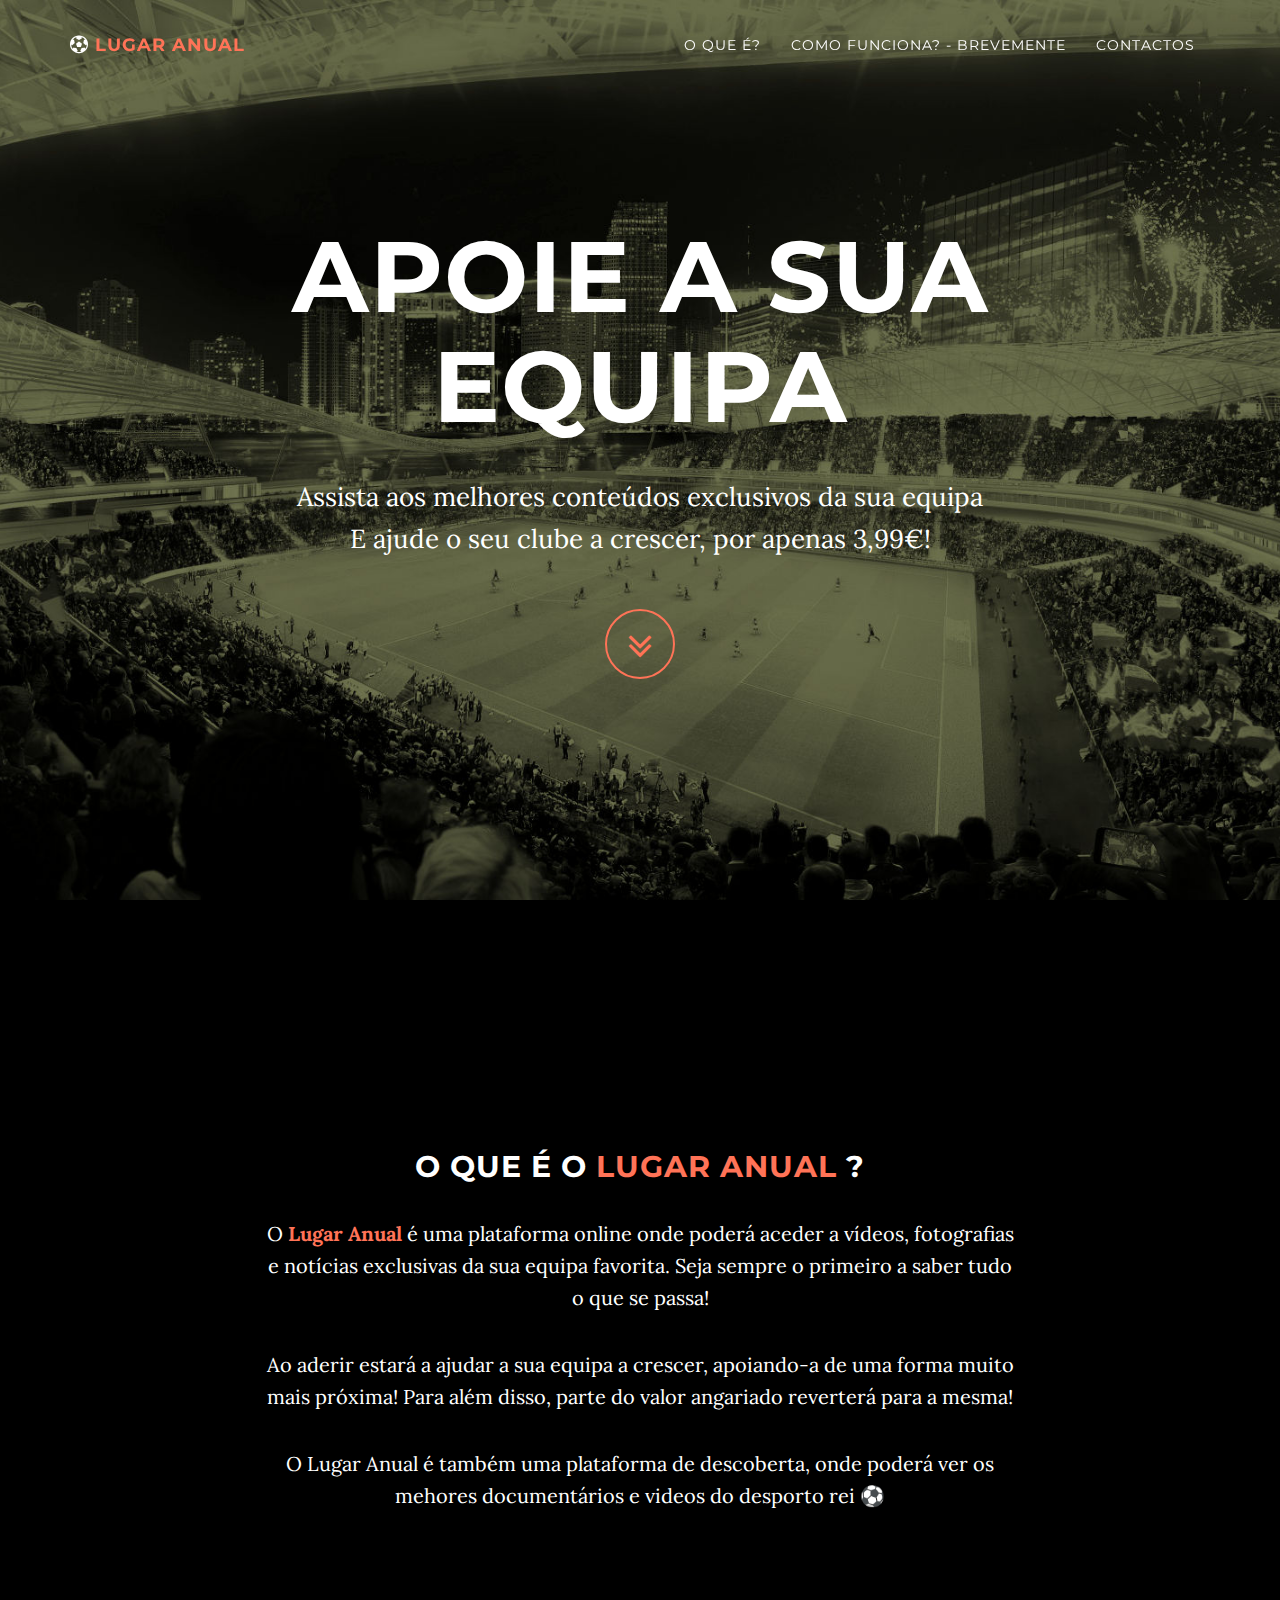
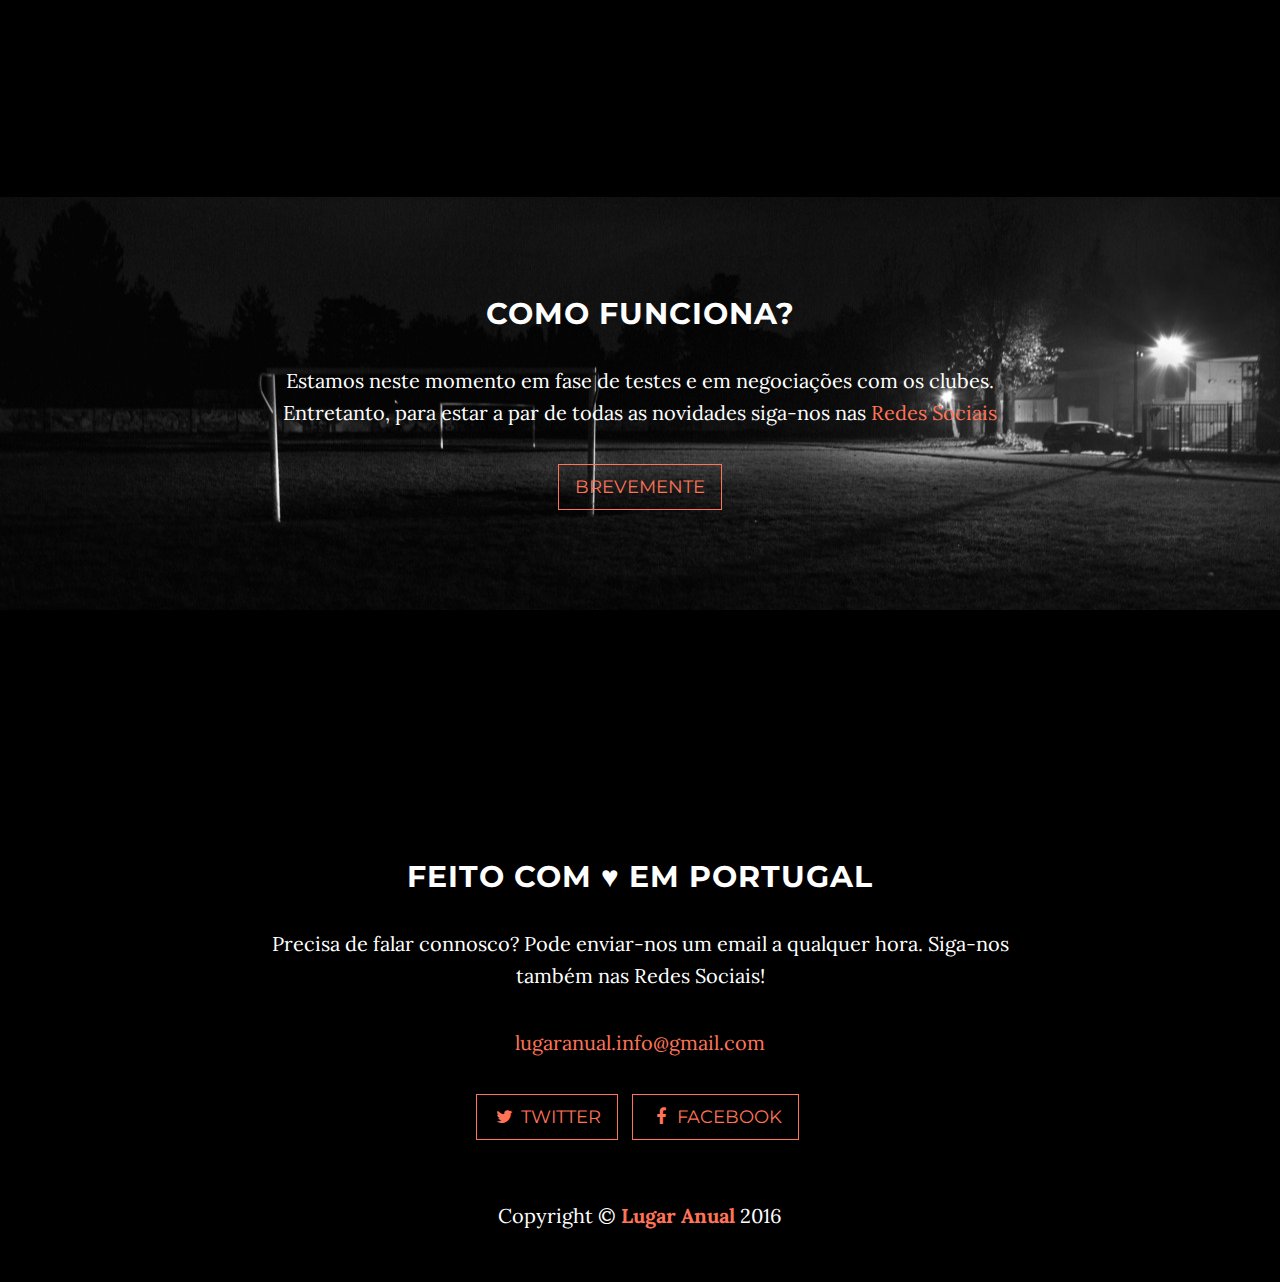
==== index.html @ 39575870 "lugar anual" ====
<!DOCTYPE html>
<html lang="en">

<head>
    
    <script>
  (function(i,s,o,g,r,a,m){i['GoogleAnalyticsObject']=r;i[r]=i[r]||function(){
  (i[r].q=i[r].q||[]).push(arguments)},i[r].l=1*new Date();a=s.createElement(o),
  m=s.getElementsByTagName(o)[0];a.async=1;a.src=g;m.parentNode.insertBefore(a,m)
  })(window,document,'script','//www.google-analytics.com/analytics.js','ga');

  ga('create', 'UA-74893407-1', 'auto');
  ga('send', 'pageview');

</script>

    <meta charset="utf-8">
    <meta http-equiv="X-UA-Compatible" content="IE=edge">
    <meta name="viewport" content="width=device-width, initial-scale=1">
    <meta name="description" content="">
    <meta name="author" content="">

    <title>Lugar Anual - Conteúdos Exclusivos</title>

    <!-- Bootstrap Core CSS -->
    <link href="css/bootstrap.min.css" rel="stylesheet">

    <!-- Custom CSS -->
    <link href="css/lugaranual.css" rel="stylesheet">

    <!-- Custom Fonts -->
    <link href="font-awesome/css/font-awesome.min.css" rel="stylesheet" type="text/css">
    <link href="http://fonts.googleapis.com/css?family=Lora:400,700,400italic,700italic" rel="stylesheet" type="text/css">
    <link href="http://fonts.googleapis.com/css?family=Montserrat:400,700" rel="stylesheet" type="text/css">

    <!-- HTML5 Shim and Respond.js IE8 support of HTML5 elements and media queries -->
    <!-- WARNING: Respond.js doesn't work if you view the page via file:// -->
    <!--[if lt IE 9]>
        <script src="https://oss.maxcdn.com/libs/html5shiv/3.7.0/html5shiv.js"></script>
        <script src="https://oss.maxcdn.com/libs/respond.js/1.4.2/respond.min.js"></script>
    <![endif]-->

</head>

<body id="page-top" data-spy="scroll" data-target=".navbar-fixed-top">

    <!-- Navigation -->
    <nav class="navbar navbar-custom navbar-fixed-top" role="navigation">
        <div class="container">
            <div class="navbar-header">
                <button type="button" class="navbar-toggle" data-toggle="collapse" data-target=".navbar-main-collapse">
                    <i class="fa fa-bars"></i>
                </button>
                <a class="navbar-brand page-scroll" href="#page-top">
                    <i class="fa fa-futbol-o"></i> <font color="ff7357">Lugar Anual</font>
                </a>
            </div>

            <!-- Collect the nav links, forms, and other content for toggling -->
            <div class="collapse navbar-collapse navbar-right navbar-main-collapse">
                <ul class="nav navbar-nav">
                    <!-- Hidden li included to remove active class from about link when scrolled up past about section -->
                    <li class="hidden">
                        <a href="#page-top"></a>
                    </li>
                    <li>
                        <a class="page-scroll" href="#about">O que é?</a>
                    </li>
                    <li>
                        <a class="page-scroll" href="#download">Como Funciona? - Brevemente</a>
                    </li>
                    <li>
                        <a class="page-scroll" href="#contact">Contactos</a>
                    </li>
                </ul>
            </div>
            <!-- /.navbar-collapse -->
        </div>
        <!-- /.container -->
    </nav>

    <!-- Intro Header -->
    <header class="intro">
        <div class="intro-body">
            <div class="container">
                <div class="row">
                    <div class="col-md-8 col-md-offset-2">
                        <h1 class="brand-heading">Apoie a Sua Equipa</h1>
                        <p class="intro-text">Assista aos melhores conteúdos exclusivos da sua equipa<br>E ajude o seu clube a crescer, por apenas 3,99€! </p>
                        <a href="#about" class="btn btn-circle page-scroll">
                            <i class="fa fa-angle-double-down animated"></i>
                        </a>
                    </div>
                </div>
            </div>
        </div>
    </header>

    <!-- About Section -->
    <section id="about" class="container content-section text-center">
        <div class="row">
            <div class="col-lg-8 col-lg-offset-2">
                <h2>O que é o <font color="ff7357">Lugar Anual</font> ?</h2>
                <p>O <b><font color="ff7357">Lugar Anual</font></b> é uma plataforma online onde poderá aceder a vídeos, fotografias e notícias exclusivas da sua equipa favorita. Seja sempre o primeiro a saber tudo o que se passa!</p>
                <p>Ao aderir estará a ajudar a sua equipa a crescer, apoiando-a de uma forma muito mais próxima! Para além disso, parte do valor angariado reverterá para a mesma!</p>
                <p>O Lugar Anual é também uma plataforma de descoberta, onde poderá ver os mehores documentários e videos do desporto rei &#9917; </p>
            </div>
        </div>
    </section>

    <!-- Download Section -->
    <section id="download" class="content-section text-center">
        <div class="download-section">
            <div class="container">
                <div class="col-lg-8 col-lg-offset-2">
                    <h2>Como Funciona?</h2>
                    <p>Estamos neste momento em fase de testes e em negociações com os clubes. Entretanto, para estar a par de todas as novidades siga-nos nas <a class="page-scroll" href="#contact">Redes Sociais</a></p>
                    <a href="" class="btn btn-default btn-lg">Brevemente</a>
                </div>
            </div>
        </div>
    </section>

    <!-- Contact Section -->
    <section id="contact" class="container content-section text-center">
        <div class="row">
            <div class="col-lg-8 col-lg-offset-2">
                <h2>Feito com &hearts; em Portugal</h2>
                <p>Precisa de falar connosco? Pode enviar-nos um email a qualquer hora. Siga-nos também nas Redes Sociais! </p>
                <p><a href="mailto:lugaranual.info@gmail.com">lugaranual.info@gmail.com</a>
                </p>
                <ul class="list-inline banner-social-buttons">
                    <li>
                        <a href="https://twitter.com/lugaranualcom" class="btn btn-default btn-lg"><i class="fa fa-twitter fa-fw"></i> <span class="network-name">Twitter</span></a>
                    </li>
                    <li>
                        <a href="https://facebook.com/lugaranual" class="btn btn-default btn-lg"><i class="fa fa-facebook fa-fw"></i> <span class="network-name">Facebook</span></a>
                    </li>
                </ul>
            </div>
        </div>
    </section>

    <!-- Footer -->
    <footer>
        <div class="container text-center">
            <p>Copyright &copy; <b><font color="ff7357">Lugar Anual</font></b> 2016</p>
        </div>
    </footer>

    <!-- jQuery -->
    <script src="js/jquery.js"></script>

    <!-- Bootstrap Core JavaScript -->
    <script src="js/bootstrap.min.js"></script>

    <!-- Plugin JavaScript -->
    <script src="js/jquery.easing.min.js"></script>


    <!-- Custom Theme JavaScript -->
    <script src="js/lugaranual.js"></script>

</body>

</html>
---- css/lugaranual.css ----
/*!
 * Lugar Anual
 */

body {
    width: 100%;
    height: 100%;
    font-family: Lora,"Helvetica Neue",Helvetica,Arial,sans-serif;
    color: #fff;
    background-color: #000;
}

html {
    width: 100%;
    height: 100%;
}

h1,
h2,
h3,
h4,
h5,
h6 {
    margin: 0 0 35px;
    text-transform: uppercase;
    font-family: Montserrat,"Helvetica Neue",Helvetica,Arial,sans-serif;
    font-weight: 700;
    letter-spacing: 1px;
}

p {
    margin: 0 0 25px;
    font-size: 18px;
    line-height: 1.5;
}

@media(min-width:1025px) {
    p {
        margin: 0 0 35px;
        font-size: 20px;
        line-height: 1.6;
    }
}

a {
    color: #ff7357;
    -webkit-transition: all .2s ease-in-out;
    -moz-transition: all .2s ease-in-out;
    transition: all .2s ease-in-out;
}

a:hover,
a:focus {
    text-decoration: none;
    color: #1d9b6c;
}

.light {
    font-weight: 400;
}

.navbar-custom {
    margin-bottom: 0;
    border-bottom: 1px solid rgba(255,255,255,.3);
    text-transform: uppercase;
    font-family: Montserrat,"Helvetica Neue",Helvetica,Arial,sans-serif;
    background-color: #000;
}

.navbar-custom .navbar-brand {
    font-weight: 700;
}

.navbar-custom .navbar-brand:focus {
    outline: 0;
}

.navbar-custom .navbar-brand .navbar-toggle {
    padding: 4px 6px;
    font-size: 16px;
    color: #fff;
}

.navbar-custom .navbar-brand .navbar-toggle:focus,
.navbar-custom .navbar-brand .navbar-toggle:active {
    outline: 0;
}

.navbar-custom a {
    color: #fff;
}

.navbar-custom .nav li a {
    -webkit-transition: background .3s ease-in-out;
    -moz-transition: background .3s ease-in-out;
    transition: background .3s ease-in-out;
}

.navbar-custom .nav li a:hover {
    outline: 0;
    color: rgba(255,255,255,.8);
    background-color: transparent;
}

.navbar-custom .nav li a:focus,
.navbar-custom .nav li a:active {
    outline: 0;
    background-color: transparent;
}

.navbar-custom .nav li.active {
    outline: 0;
}

.navbar-custom .nav li.active a {
    background-color: rgba(255,255,255,.3);
}

.navbar-custom .nav li.active a:hover {
    color: #fff;
}

@media(min-width:1025px) {
    .navbar-custom {
        padding: 20px 0;
        border-bottom: 0;
        letter-spacing: 1px;
        background: 0 0;
        -webkit-transition: background .5s ease-in-out,padding .5s ease-in-out;
        -moz-transition: background .5s ease-in-out,padding .5s ease-in-out;
        transition: background .5s ease-in-out,padding .5s ease-in-out;
    }

    .navbar-custom.top-nav-collapse {
        padding: 0;
        border-bottom: 1px solid rgba(255,255,255,.3);
        background: #000;
    }
}

.intro {
    display: table;
    width: 100%;
    height: auto;
    padding: 100px 0;
    text-align: center;
    color: #fff;
    background: url(../img/intro-bg.jpg) no-repeat bottom center scroll;
    background-color: #000;
    -webkit-background-size: cover;
    -moz-background-size: cover;
    background-size: cover;
    -o-background-size: cover;
}

.intro .intro-body {
    display: table-cell;
    vertical-align: middle;
}

.intro .intro-body .brand-heading {
    font-size: 40px;
}

.intro .intro-body .intro-text {
    font-size: 18px;
}

@media(min-width:1025px) {
    .intro {
        height: 100%;
        padding: 0;
    }

    .intro .intro-body .brand-heading {
        font-size: 100px;
    }

    .intro .intro-body .intro-text {
        font-size: 26px;
    }
}

.btn-circle {
    width: 70px;
    height: 70px;
    margin-top: 15px;
    padding: 7px 16px;
    border: 2px solid #ff7357;
    border-radius: 100%!important;
    font-size: 40px;
    color: #ff7357;
    background: 0 0;
    -webkit-transition: background .3s ease-in-out;
    -moz-transition: background .3s ease-in-out;
    transition: background .3s ease-in-out;
}

.btn-circle:hover,
.btn-circle:focus {
    outline: 0;
    color: #fff;
    background: rgba(255,255,255,.1);
}

.btn-circle i.animated {
    -webkit-transition-property: -webkit-transform;
    -webkit-transition-duration: 1s;
    -moz-transition-property: -moz-transform;
    -moz-transition-duration: 1s;
}

.btn-circle:hover i.animated {
    -webkit-animation-name: pulse;
    -moz-animation-name: pulse;
    -webkit-animation-duration: 1.5s;
    -moz-animation-duration: 1.5s;
    -webkit-animation-iteration-count: infinite;
    -moz-animation-iteration-count: infinite;
    -webkit-animation-timing-function: linear;
    -moz-animation-timing-function: linear;
}

@-webkit-keyframes pulse {    
    0% {
        -webkit-transform: scale(1);
        transform: scale(1);
    }

    50% {
        -webkit-transform: scale(1.2);
        transform: scale(1.2);
    }

    100% {
        -webkit-transform: scale(1);
        transform: scale(1);
    }
}

@-moz-keyframes pulse {    
    0% {
        -moz-transform: scale(1);
        transform: scale(1);
    }

    50% {
        -moz-transform: scale(1.2);
        transform: scale(1.2);
    }

    100% {
        -moz-transform: scale(1);
        transform: scale(1);
    }
}

.content-section {
    padding-top: 100px;
}

.download-section {
    width: 100%;
    padding: 50px 0;
    color: #fff;
    background: url(../img/downloads-bg.jpg) no-repeat center center scroll;
    background-color: #000;
    -webkit-background-size: cover;
    -moz-background-size: cover;
    background-size: cover;
    -o-background-size: cover;
}

#map {
    width: 100%;
    height: 200px;
    margin-top: 100px;
}

@media(min-width:1025px) {
    .content-section {
        padding-top: 250px;
    }

    .download-section {
        padding: 100px 0;
    }

    #map {
        height: 400px;
        margin-top: 250px;
    }
}

.btn {
    border-radius: 0;
    text-transform: uppercase;
    font-family: Montserrat,"Helvetica Neue",Helvetica,Arial,sans-serif;
    font-weight: 400;
    -webkit-transition: all .3s ease-in-out;
    -moz-transition: all .3s ease-in-out;
    transition: all .3s ease-in-out;
}

.btn-default {
    border: 1px solid #ff7357;
    color: #ff7357;
    background-color: transparent;
}

.btn-default:hover,
.btn-default:focus {
    border: 1px solid #ff7357;
    outline: 0;
    color: #000;
    background-color: #ff7357;
}

ul.banner-social-buttons {
    margin-top: 0;
}

@media(max-width:1199px) {
    ul.banner-social-buttons {
        margin-top: 15px;
    }
}

@media(max-width:1025px) {
    ul.banner-social-buttons li {
        display: block;
        margin-bottom: 20px;
        padding: 0;
    }

    ul.banner-social-buttons li:last-child {
        margin-bottom: 0;
    }
}

footer {
    padding: 50px 0;
}

footer p {
    margin: 0;
}

::-moz-selection {
    text-shadow: none;
    background: #fcfcfc;
    background: rgba(255,255,255,.2);
}

::selection {
    text-shadow: none;
    background: #fcfcfc;
    background: rgba(255,255,255,.2);
}

img::selection {
    background: 0 0;
}

img::-moz-selection {
    background: 0 0;
}

body {
    webkit-tap-highlight-color: rgba(255,255,255,.2);
}
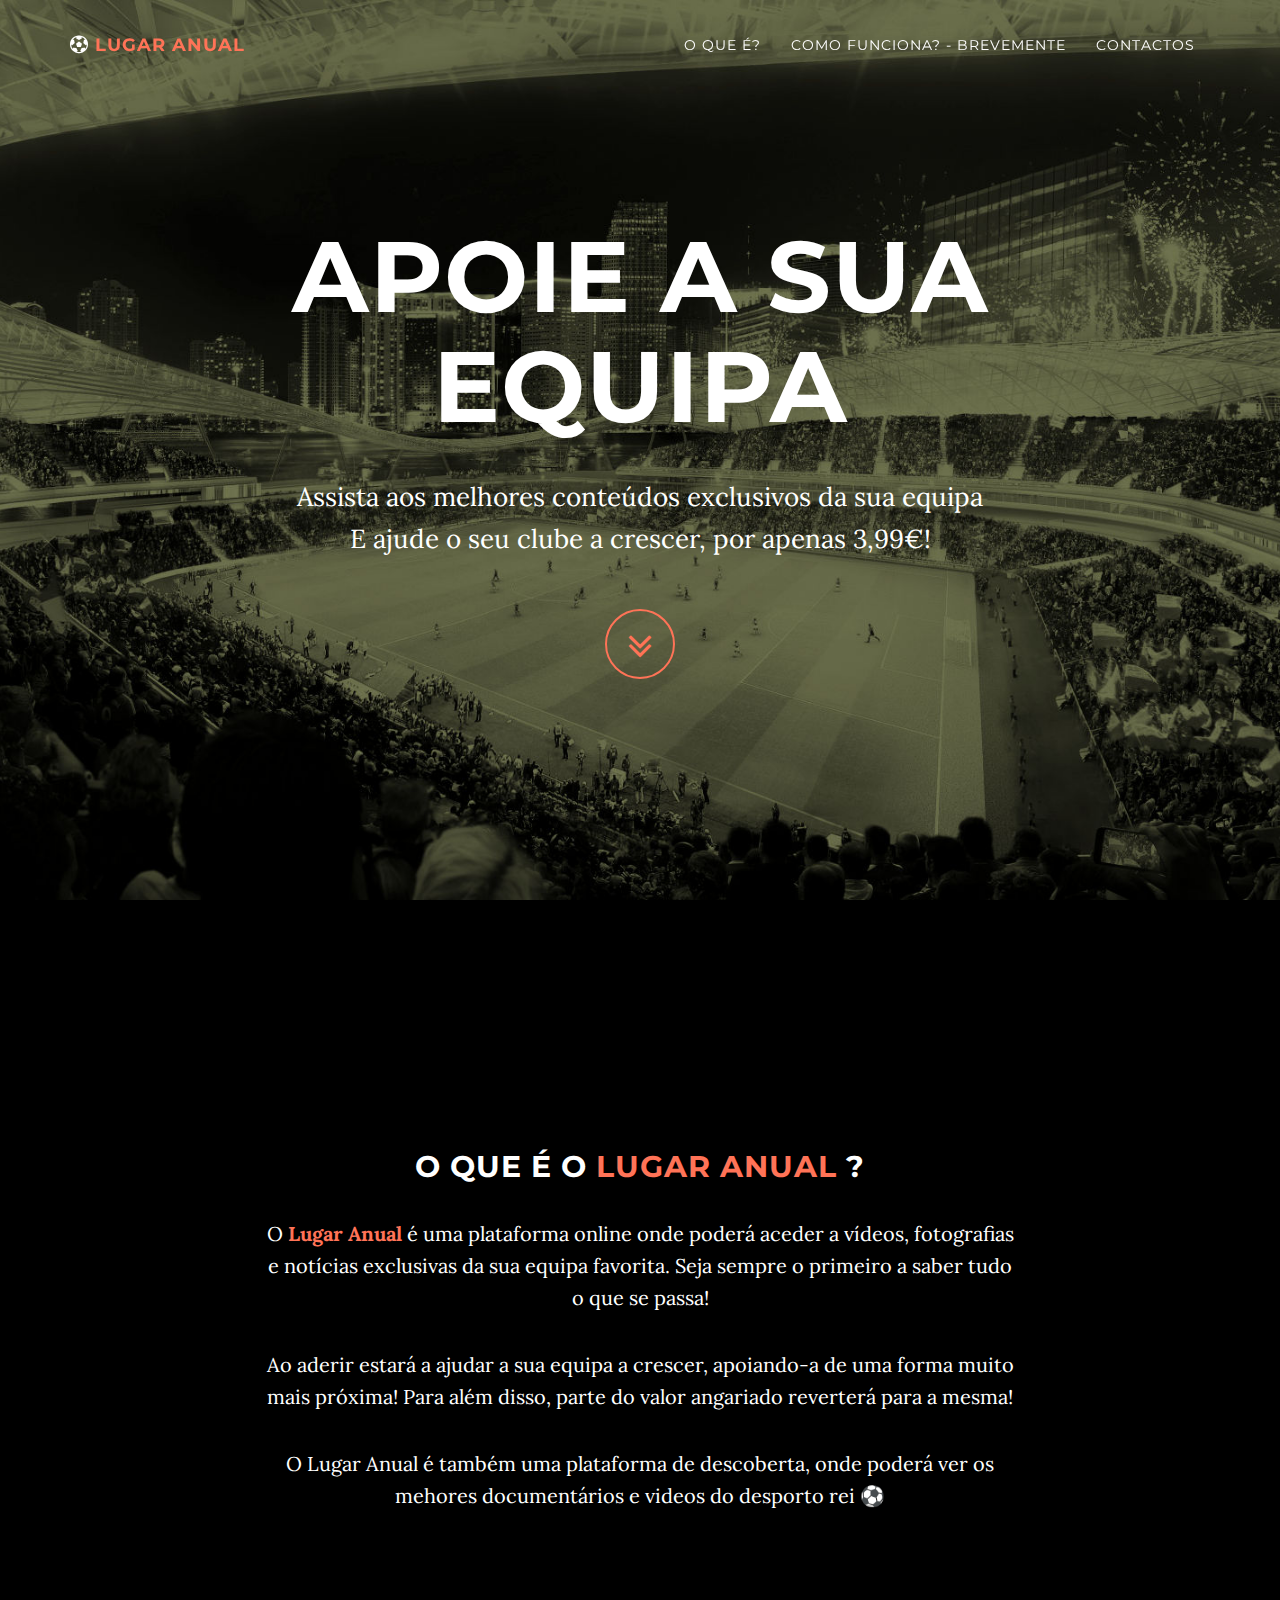
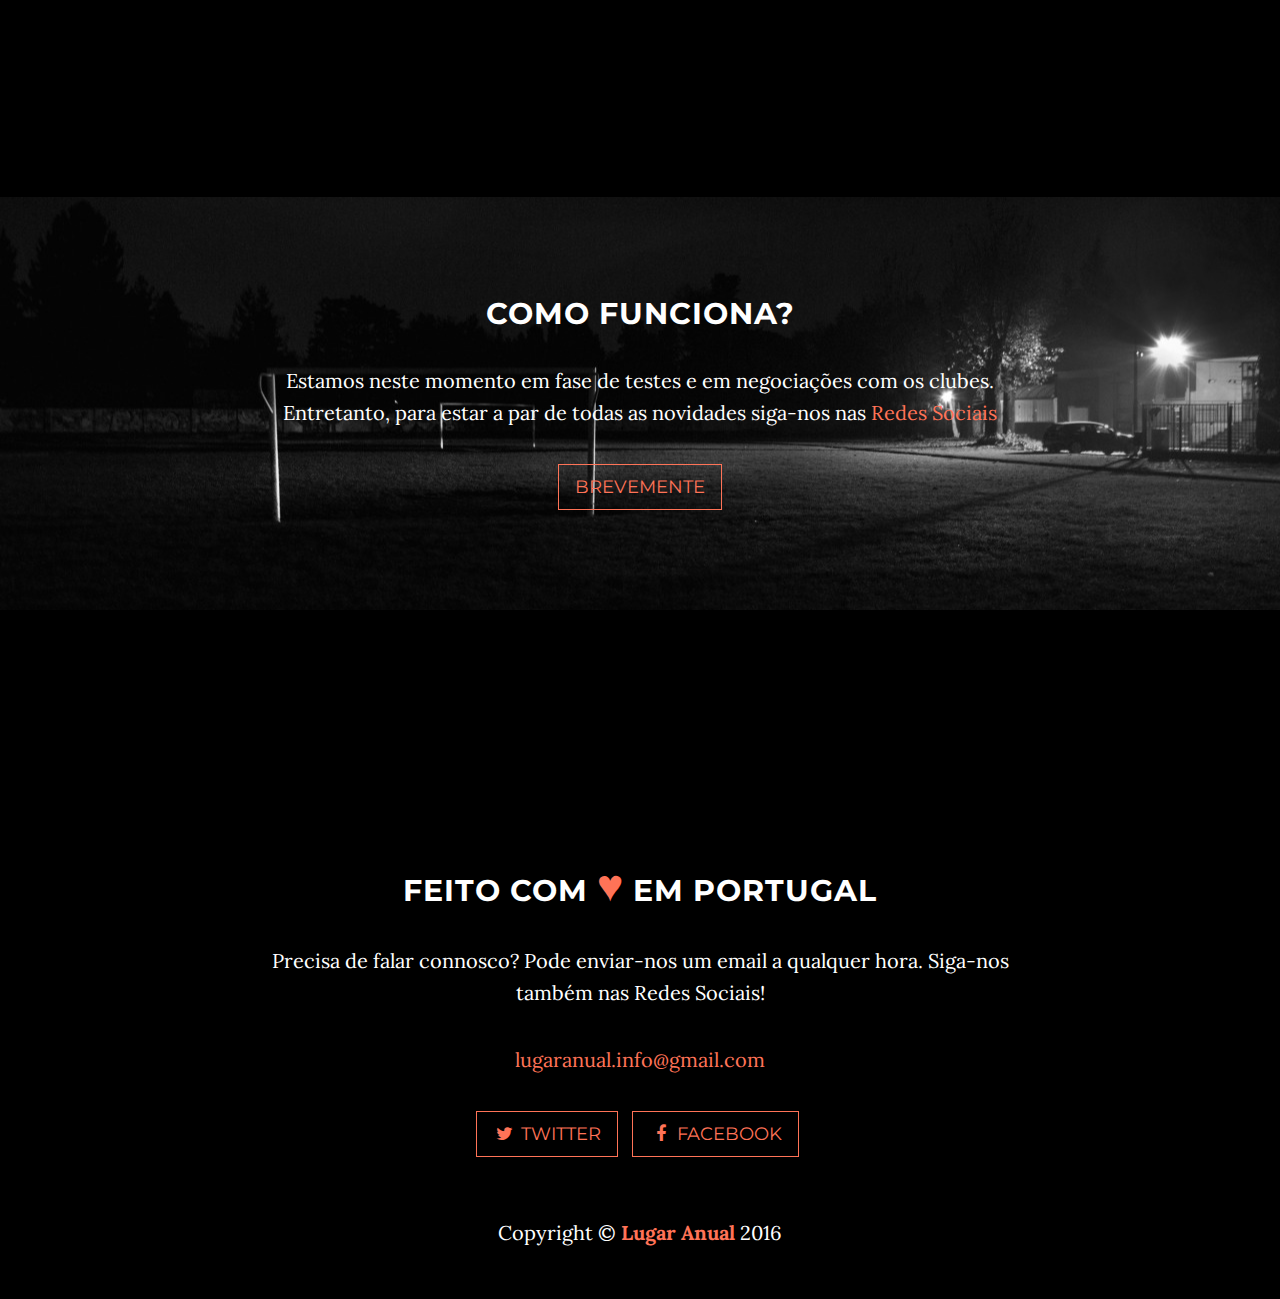
==== commit 981399bc: "lugar" ====
--- a/index.html
+++ b/index.html
@@ -125,7 +125,7 @@
     <section id="contact" class="container content-section text-center">
         <div class="row">
             <div class="col-lg-8 col-lg-offset-2">
-                <h2>Feito com &hearts; em Portugal</h2>
+                <h2>Feito com <span class="heart">&hearts;</span> em Portugal</h2>
                 <p>Precisa de falar connosco? Pode enviar-nos um email a qualquer hora. Siga-nos também nas Redes Sociais! </p>
                 <p><a href="mailto:lugaranual.info@gmail.com">lugaranual.info@gmail.com</a>
                 </p>
--- a/css/lugaranual.css
+++ b/css/lugaranual.css
@@ -52,7 +52,7 @@
 a:hover,
 a:focus {
     text-decoration: none;
-    color: #1d9b6c;
+    color: #ff7357;
 }
 
 .light {
@@ -98,7 +98,7 @@
 
 .navbar-custom .nav li a:hover {
     outline: 0;
-    color: rgba(255,255,255,.8);
+    color: #ff7357;
     background-color: transparent;
 }
 
@@ -113,7 +113,7 @@
 }
 
 .navbar-custom .nav li.active a {
-    background-color: rgba(255,255,255,.3);
+    background-color: #ff7357;
 }
 
 .navbar-custom .nav li.active a:hover {
@@ -369,3 +369,7 @@
 body {
     webkit-tap-highlight-color: rgba(255,255,255,.2);
 }
+.heart {
+  color: #ff7357;
+  font-size: 45px;
+}
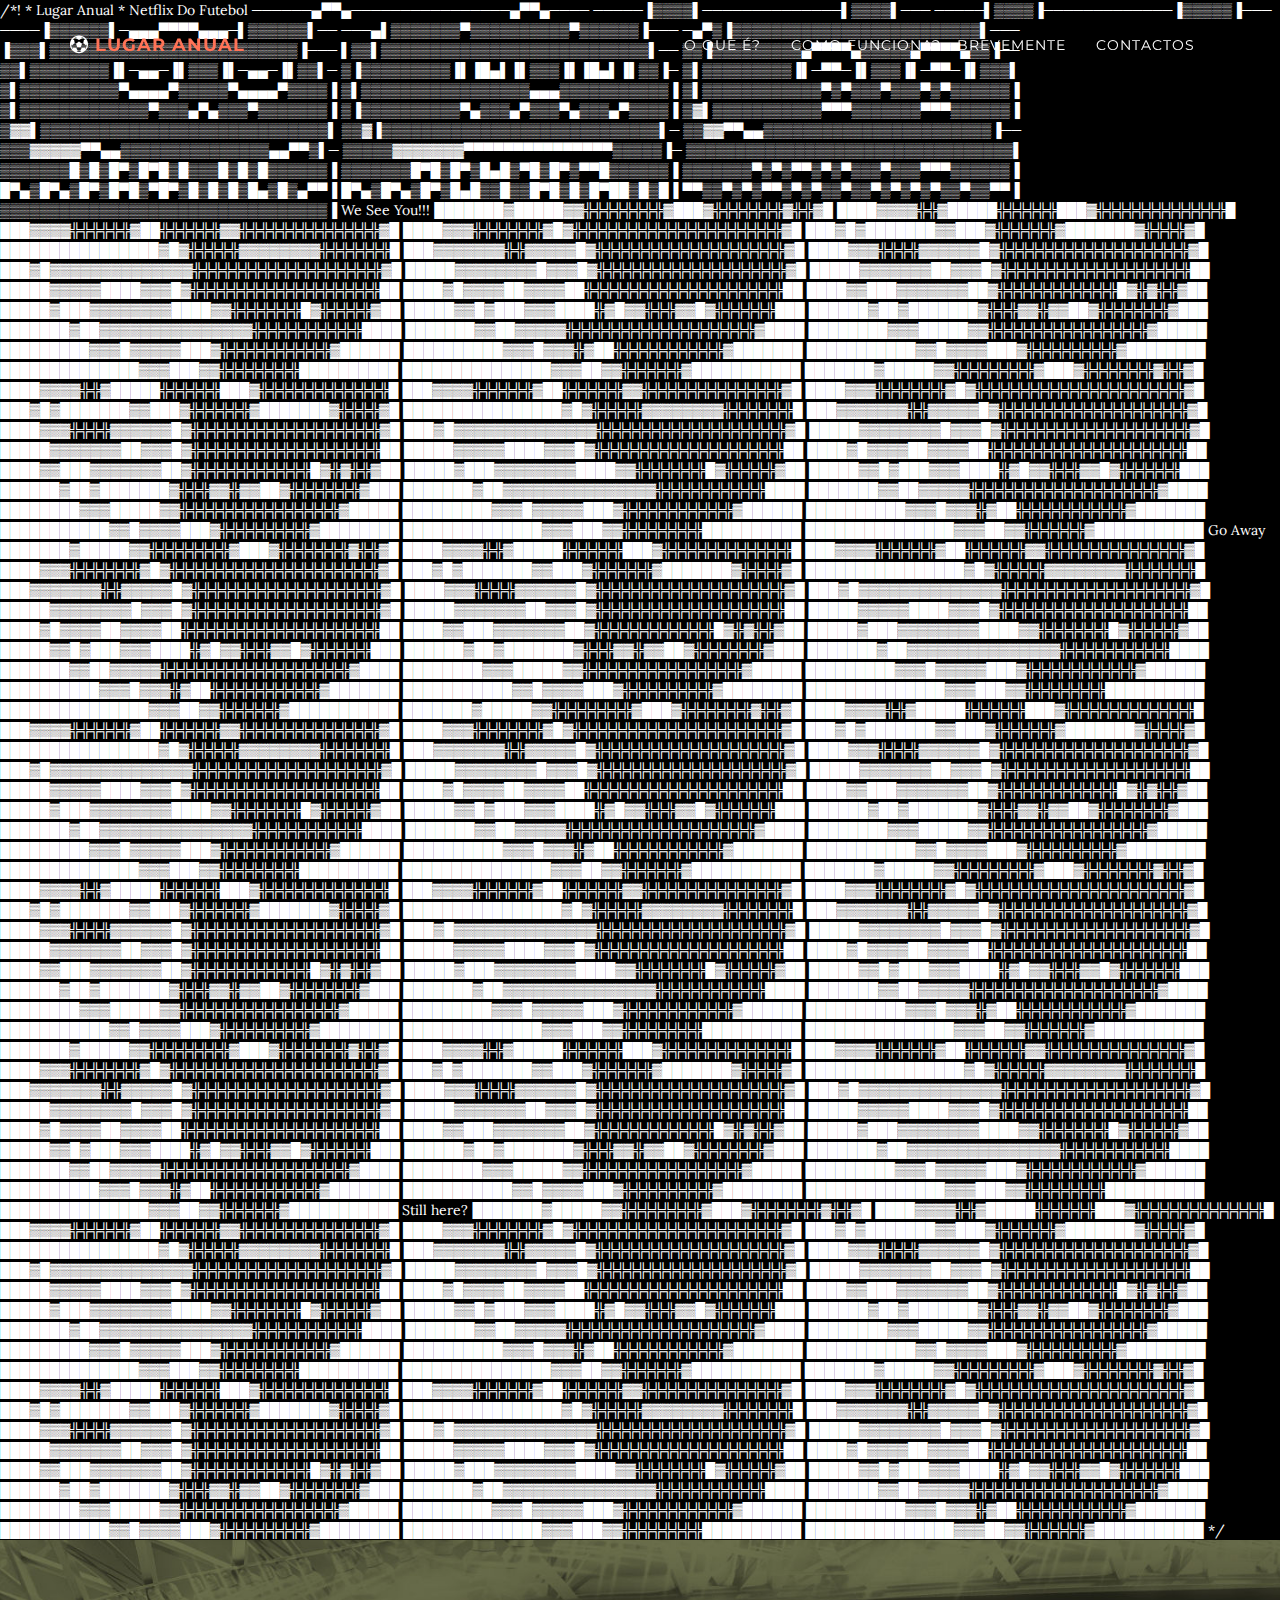
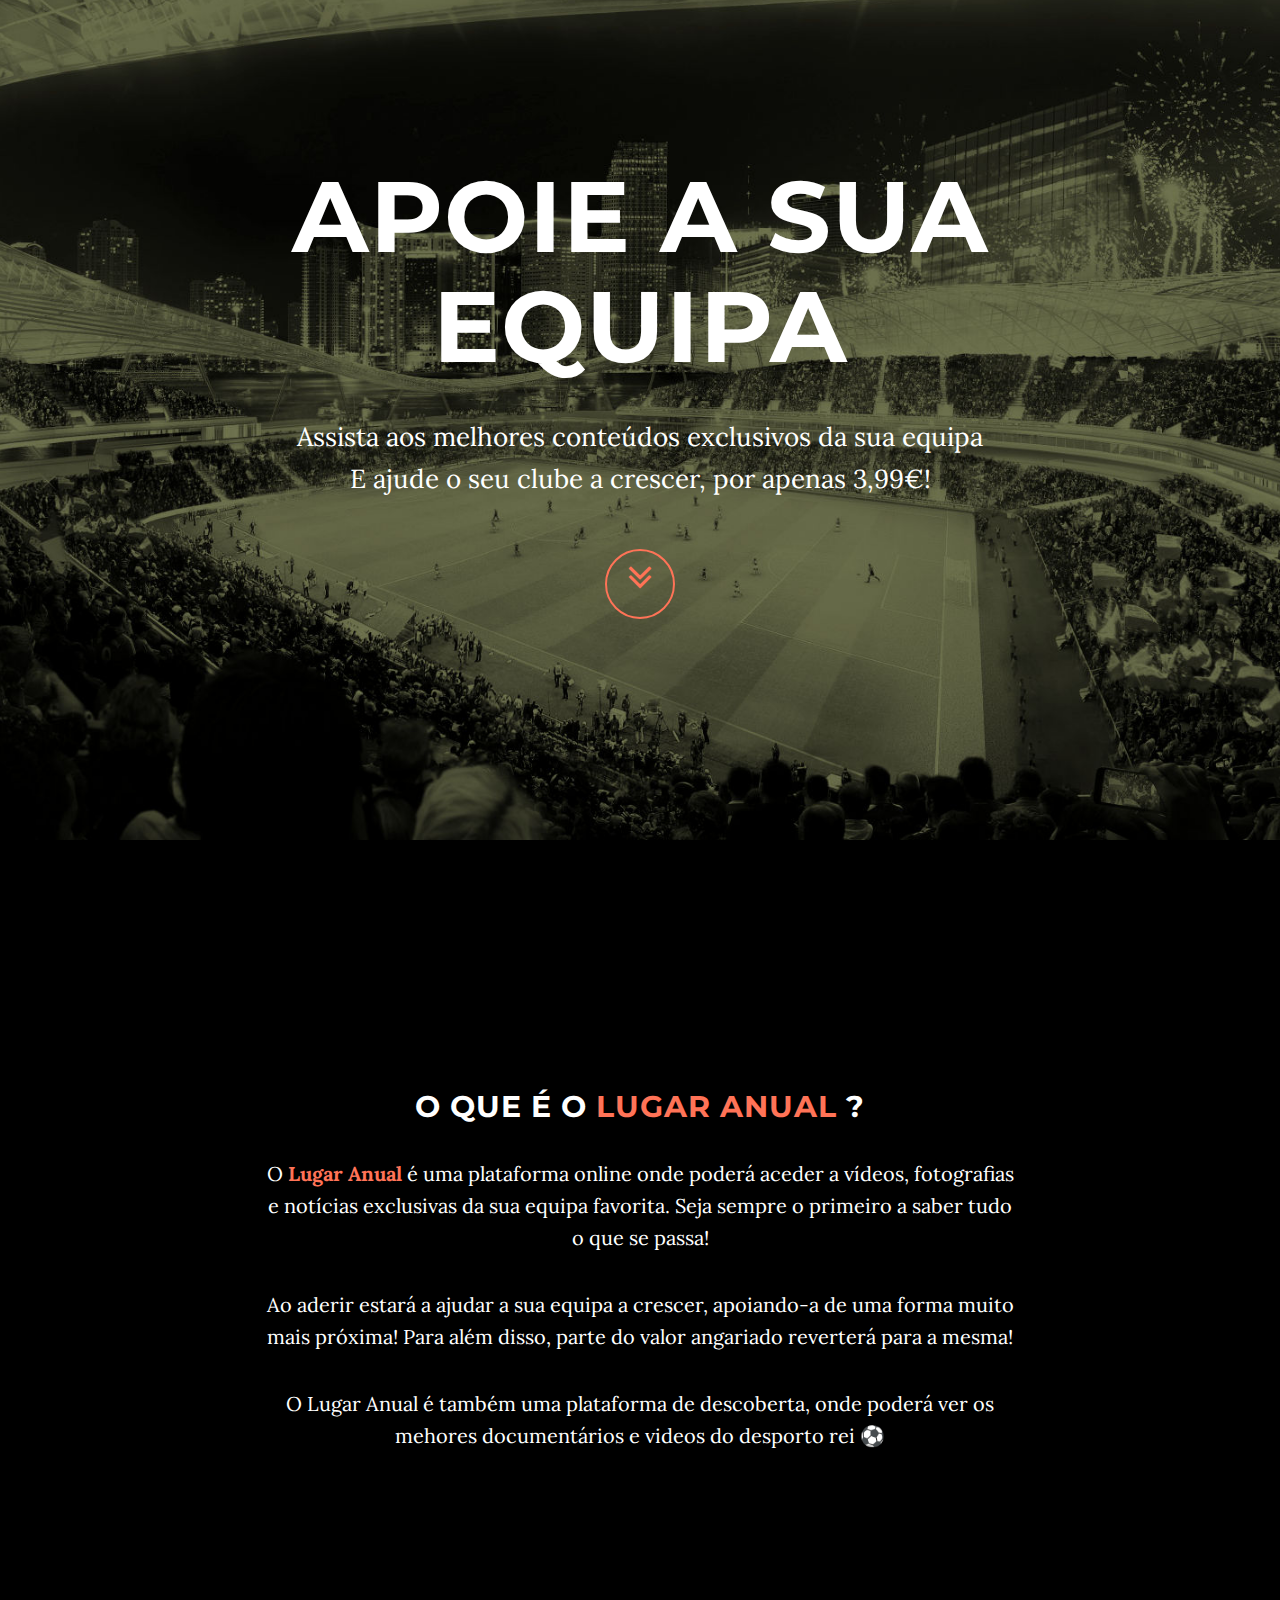
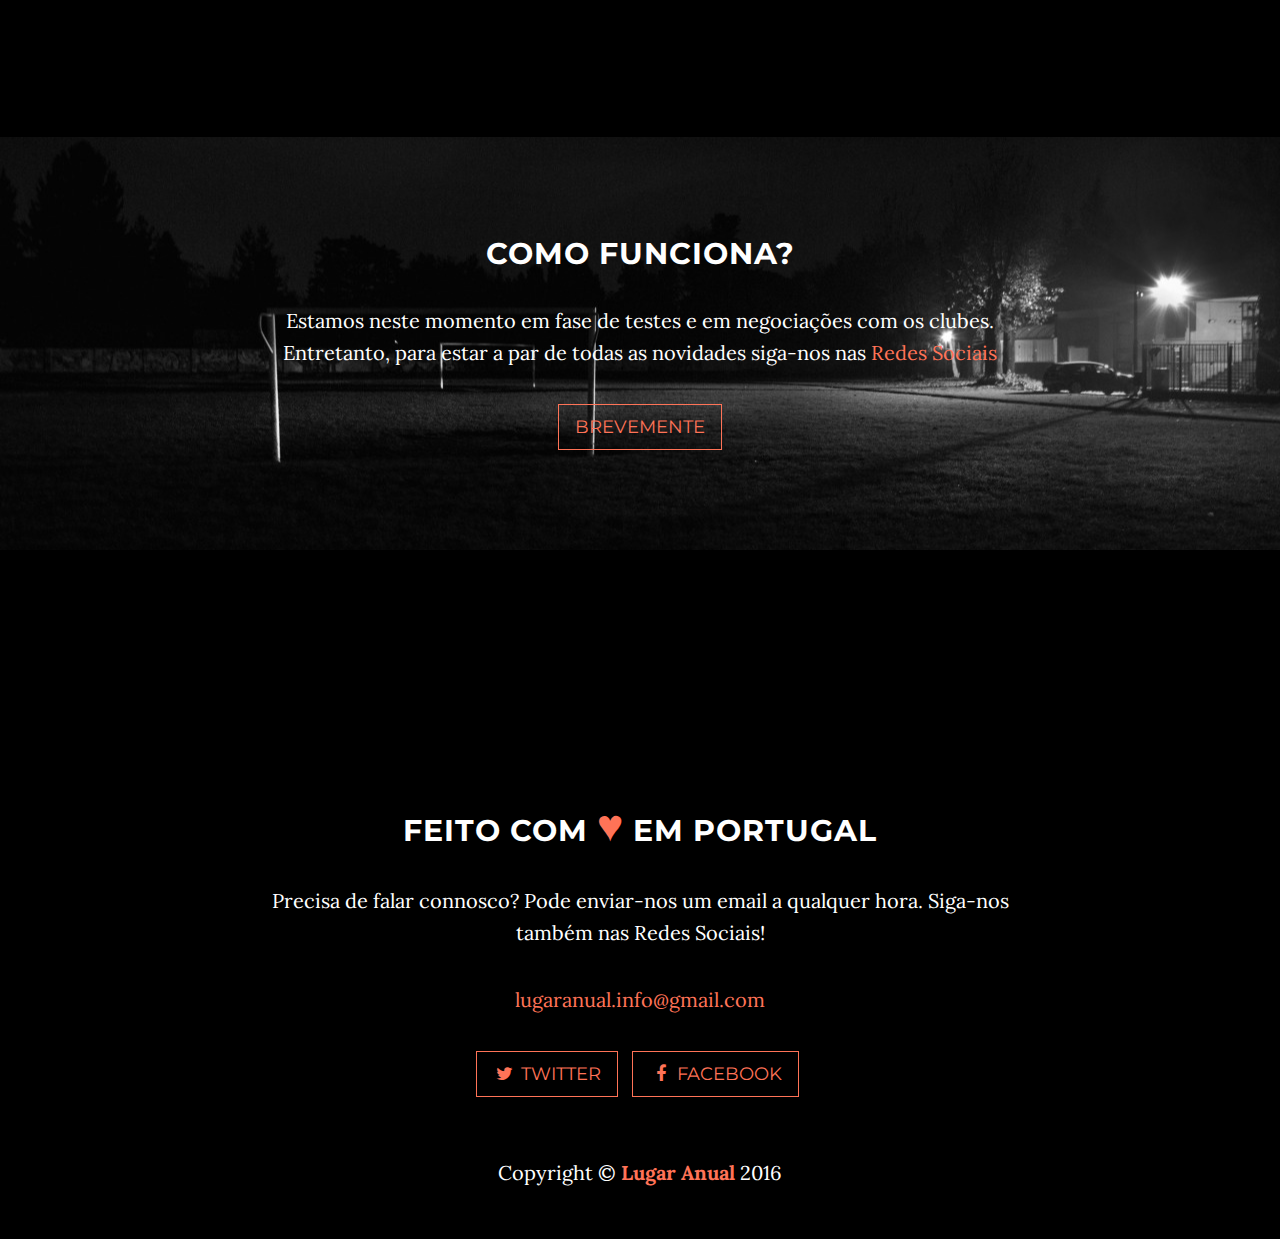
==== commit 2dd499cf: "lugaranual" ====
--- a/index.html
+++ b/index.html
@@ -1,3 +1,299 @@
+/*!
+ 
+
+
+
+
+
+
+* Lugar Anual
+* Netflix Do Futebol
+
+
+──────▄▀▀▄────────────────▄▀▀▄────
+─────▐▒▒▒▒▌──────────────▌▒▒▒▒▌───
+─────▌▒▒▒▒▐─────────────▐▒▒▒▒▒▐───
+────▐▒▒▒▒▒▒▌─▄▄▄▀▀▀▀▄▄▄─▌▒▒▒▒▒▒▌──
+───▄▌▒▒▒▒▒▒▒▀▒▒▒▒▒▒▒▒▒▒▀▒▒▒▒▒▒▐───
+─▄▀▒▐▒▒▒▒▒▒▒▒▒▒▒▒▒▒▒▒▒▒▒▒▒▒▒▒▒▌───
+▐▒▒▒▌▒▒▒▒▒▒▒▒▒▒▒▒▒▒▒▒▒▒▒▒▒▒▒▒▒▐───
+▌▒▒▌▒▒▒▒▒▒▒▒▒▒▒▒▒▒▒▒▒▒▒▒▒▒▒▒▒▒▒▌──
+▒▒▐▒▒▒▒▒▒▒▒▒▄▀▀▀▀▄▒▒▒▒▒▄▀▀▀▀▄▒▒▐──
+▒▒▌▒▒▒▒▒▒▒▒▐▌─▄▄─▐▌▒▒▒▐▌─▄▄─▐▌▒▒▌─
+▒▐▒▒▒▒▒▒▒▒▒▐▌▐█▄▌▐▌▒▒▒▐▌▐█▄▌▐▌▒▒▐─
+▒▌▒▒▒▒▒▒▒▒▒▐▌─▀▀─▐▌▒▒▒▐▌─▀▀─▐▌▒▒▒▌
+▒▌▒▒▒▒▒▒▒▒▒▒▀▄▄▄▄▀▒▒▒▒▒▀▄▄▄▄▀▒▒▒▒▐
+▒▌▒▒▒▒▒▒▒▒▒▒▒▒▒▒▒▒▒▄▄▄▒▒▒▒▒▒▒▒▒▒▒▐
+▒▌▒▒▒▒▒▒▒▒▒▒▒▒▀▒▀▒▒▒▀▒▒▒▀▒▀▒▒▒▒▒▒▐
+▒▌▒▒▒▒▒▒▒▒▒▒▒▒▒▀▒▒▒▄▀▄▒▒▒▀▒▒▒▒▒▒▒▐
+▒▐▒▒▒▒▒▒▒▒▒▒▀▄▒▒▒▄▀▒▒▒▀▄▒▒▒▄▀▒▒▒▒▐
+▒▓▌▒▒▒▒▒▒▒▒▒▒▒▀▀▀▒▒▒▒▒▒▒▀▀▀▒▒▒▒▒▒▐
+▒▓▓▌▒▒▒▒▒▒▒▒▒▒▒▒▒▒▒▒▒▒▒▒▒▒▒▒▒▒▒▒▒▌
+▒▒▓▐▒▒▒▒▒▒▒▒▒▒▒▒▒▒▒▒▒▒▒▒▒▒▒▒▒▒▒▒▌─
+▒▒▓▓▀▀▄▄▒▒▒▒▒▒▒▒▒▒▒▒▒▒▒▒▒▒▒▒▒▒▒▐──
+▒▒▒▓▓▓▓▓▀▀▄▄▒▒▒▒▒▒▒▒▒▒▒▒▒▒▒▄▄▀▀▒▌─
+▒▒▒▒▒▓▓▓▓▓▓▓▀▀▀▀▀▀▀▀▀▀▀▀▀▀▀▒▒▒▒▒▐─
+▒▒▒▒▒▒▒▒▒▒▒▒▒▒▒▒▒▒▒▒▒▒▒▒▒▒▒▒▒▒▒▒▒▌
+▒▒▒▒▒▒▒█▒█▒█▀▒█▀█▒█▒▒▒█▒█▒█▒▒▒▒▒▒▐
+▒▒▒▒▒▒▒█▀█▒█▀▒█▄█▒▀█▒█▀▒▀▀█▒▒▒▒▒▒▐
+▒▒▒▒▒▒▒▀▒▀▒▀▀▒▀▒▀▒▒▒▀▒▒▒▀▀▀▒▒▒▒▒▒▐
+█▀▄▒█▀▄▒█▀▒█▀█▒▀█▀▒█▒█▒█▒█▄▒█▒▄▀▀▐
+█▀▄▒█▀▄▒█▀▒█▄█▒▒█▒▒█▀█▒█▒█▀██▒█▒█▐
+▀▀▒▒▀▒▀▒▀▀▒▀▒▀▒▒▀▒▒▀▒▀▒▀▒▀▒▒▀▒▒▀▀▐
+▒▒▒▒▒▒▒▒▒▒▒▒▒▒▒▒▒▒▒▒▒▒▒▒▒▒▒▒▒▒▒▒▒▐
+ 
+
+We See You!!!
+
+███████▓█████▓▓╬╬╬╬╬╬╬╬▓███▓╬╬╬╬╬╬╬▓╬╬▓█ 
+████▓▓▓▓╬╬▓█████╬╬╬╬╬╬███▓╬╬╬╬╬╬╬╬╬╬╬╬╬█ 
+███▓▓▓▓╬╬╬╬╬╬▓██╬╬╬╬╬╬▓▓╬╬╬╬╬╬╬╬╬╬╬╬╬╬▓█ 
+████▓▓▓╬╬╬╬╬╬╬▓█▓╬╬╬╬╬╬╬╬╬╬╬╬╬╬╬╬╬╬╬╬╬▓█ 
+███▓█▓███████▓▓███▓╬╬╬╬╬╬▓███████▓╬╬╬╬▓█ 
+████████████████▓█▓╬╬╬╬╬▓▓▓▓▓▓▓▓╬╬╬╬╬╬╬█ 
+███▓▓▓▓▓▓▓╬╬▓▓▓▓▓█▓╬╬╬╬╬╬╬╬╬╬╬╬╬╬╬╬╬╬╬▓█ 
+████▓▓▓╬╬╬╬▓▓▓▓▓▓█▓╬╬╬╬╬╬╬╬╬╬╬╬╬╬╬╬╬╬╬▓█ 
+███▓█▓▓▓▓▓▓▓▓▓▓▓▓▓▓╬╬╬╬╬╬╬╬╬╬╬╬╬╬╬╬╬╬╬▓█ 
+█████▓▓▓▓▓▓▓▓█▓▓▓█▓╬╬╬╬╬╬╬╬╬╬╬╬╬╬╬╬╬╬╬▓█ 
+█████▓▓▓▓▓▓▓██▓▓▓█▓╬╬╬╬╬╬╬╬╬╬╬╬╬╬╬╬╬╬╬██ 
+█████▓▓▓▓▓████▓▓▓█▓╬╬╬╬╬╬╬╬╬╬╬╬╬╬╬╬╬╬╬██ 
+████▓█▓▓▓▓██▓▓▓▓██╬╬╬╬╬╬╬╬╬╬╬╬╬╬╬╬╬╬╬╬██ 
+████▓▓███▓▓▓▓▓▓▓██▓╬╬╬╬╬╬╬╬╬╬╬╬█▓╬▓╬╬▓██ 
+█████▓███▓▓▓▓▓▓▓▓████▓▓╬╬╬╬╬╬╬█▓╬╬╬╬╬▓██ 
+█████▓▓█▓███▓▓▓████╬▓█▓▓╬╬╬▓▓█▓╬╬╬╬╬╬███ 
+██████▓██▓███████▓╬╬╬▓▓╬▓▓██▓╬╬╬╬╬╬╬▓███ 
+███████▓██▓▓▓▓▓▓▓▓▓▓▓▓▓▓▓╬╬╬╬╬╬╬╬╬╬╬████ 
+███████▓▓██▓▓▓▓▓╬╬╬╬╬╬╬╬╬╬╬╬╬╬╬╬╬╬╬▓████ 
+████████▓▓▓█████▓▓╬╬╬╬╬╬╬╬╬╬╬╬╬╬╬╬▓█████ 
+█████████▓▓▓█▓▓▓▓▓███▓╬╬╬╬╬╬╬╬╬╬╬▓██████ 
+██████████▓▓▓█▓▓▓╬▓██╬╬╬╬╬╬╬╬╬╬╬▓███████ 
+███████████▓▓█▓▓▓▓███▓╬╬╬╬╬╬╬╬╬▓████████ 
+██████████████▓▓▓███▓▓╬╬╬╬╬╬╬╬██████████ 
+███████████████▓▓▓██▓▓╬╬╬╬╬╬▓███████████
+
+███████▓█████▓▓╬╬╬╬╬╬╬╬▓███▓╬╬╬╬╬╬╬▓╬╬▓█ 
+████▓▓▓▓╬╬▓█████╬╬╬╬╬╬███▓╬╬╬╬╬╬╬╬╬╬╬╬╬█ 
+███▓▓▓▓╬╬╬╬╬╬▓██╬╬╬╬╬╬▓▓╬╬╬╬╬╬╬╬╬╬╬╬╬╬▓█ 
+████▓▓▓╬╬╬╬╬╬╬▓█▓╬╬╬╬╬╬╬╬╬╬╬╬╬╬╬╬╬╬╬╬╬▓█ 
+███▓█▓███████▓▓███▓╬╬╬╬╬╬▓███████▓╬╬╬╬▓█ 
+████████████████▓█▓╬╬╬╬╬▓▓▓▓▓▓▓▓╬╬╬╬╬╬╬█ 
+███▓▓▓▓▓▓▓╬╬▓▓▓▓▓█▓╬╬╬╬╬╬╬╬╬╬╬╬╬╬╬╬╬╬╬▓█ 
+████▓▓▓╬╬╬╬▓▓▓▓▓▓█▓╬╬╬╬╬╬╬╬╬╬╬╬╬╬╬╬╬╬╬▓█ 
+███▓█▓▓▓▓▓▓▓▓▓▓▓▓▓▓╬╬╬╬╬╬╬╬╬╬╬╬╬╬╬╬╬╬╬▓█ 
+█████▓▓▓▓▓▓▓▓█▓▓▓█▓╬╬╬╬╬╬╬╬╬╬╬╬╬╬╬╬╬╬╬▓█ 
+█████▓▓▓▓▓▓▓██▓▓▓█▓╬╬╬╬╬╬╬╬╬╬╬╬╬╬╬╬╬╬╬██ 
+█████▓▓▓▓▓████▓▓▓█▓╬╬╬╬╬╬╬╬╬╬╬╬╬╬╬╬╬╬╬██ 
+████▓█▓▓▓▓██▓▓▓▓██╬╬╬╬╬╬╬╬╬╬╬╬╬╬╬╬╬╬╬╬██ 
+████▓▓███▓▓▓▓▓▓▓██▓╬╬╬╬╬╬╬╬╬╬╬╬█▓╬▓╬╬▓██ 
+█████▓███▓▓▓▓▓▓▓▓████▓▓╬╬╬╬╬╬╬█▓╬╬╬╬╬▓██ 
+█████▓▓█▓███▓▓▓████╬▓█▓▓╬╬╬▓▓█▓╬╬╬╬╬╬███ 
+██████▓██▓███████▓╬╬╬▓▓╬▓▓██▓╬╬╬╬╬╬╬▓███ 
+███████▓██▓▓▓▓▓▓▓▓▓▓▓▓▓▓▓╬╬╬╬╬╬╬╬╬╬╬████ 
+███████▓▓██▓▓▓▓▓╬╬╬╬╬╬╬╬╬╬╬╬╬╬╬╬╬╬╬▓████ 
+████████▓▓▓█████▓▓╬╬╬╬╬╬╬╬╬╬╬╬╬╬╬╬▓█████ 
+█████████▓▓▓█▓▓▓▓▓███▓╬╬╬╬╬╬╬╬╬╬╬▓██████ 
+██████████▓▓▓█▓▓▓╬▓██╬╬╬╬╬╬╬╬╬╬╬▓███████ 
+███████████▓▓█▓▓▓▓███▓╬╬╬╬╬╬╬╬╬▓████████ 
+██████████████▓▓▓███▓▓╬╬╬╬╬╬╬╬██████████ 
+███████████████▓▓▓██▓▓╬╬╬╬╬╬▓███████████
+
+
+Go Away
+███████▓█████▓▓╬╬╬╬╬╬╬╬▓███▓╬╬╬╬╬╬╬▓╬╬▓█ 
+████▓▓▓▓╬╬▓█████╬╬╬╬╬╬███▓╬╬╬╬╬╬╬╬╬╬╬╬╬█ 
+███▓▓▓▓╬╬╬╬╬╬▓██╬╬╬╬╬╬▓▓╬╬╬╬╬╬╬╬╬╬╬╬╬╬▓█ 
+████▓▓▓╬╬╬╬╬╬╬▓█▓╬╬╬╬╬╬╬╬╬╬╬╬╬╬╬╬╬╬╬╬╬▓█ 
+███▓█▓███████▓▓███▓╬╬╬╬╬╬▓███████▓╬╬╬╬▓█ 
+████████████████▓█▓╬╬╬╬╬▓▓▓▓▓▓▓▓╬╬╬╬╬╬╬█ 
+███▓▓▓▓▓▓▓╬╬▓▓▓▓▓█▓╬╬╬╬╬╬╬╬╬╬╬╬╬╬╬╬╬╬╬▓█ 
+████▓▓▓╬╬╬╬▓▓▓▓▓▓█▓╬╬╬╬╬╬╬╬╬╬╬╬╬╬╬╬╬╬╬▓█ 
+███▓█▓▓▓▓▓▓▓▓▓▓▓▓▓▓╬╬╬╬╬╬╬╬╬╬╬╬╬╬╬╬╬╬╬▓█ 
+█████▓▓▓▓▓▓▓▓█▓▓▓█▓╬╬╬╬╬╬╬╬╬╬╬╬╬╬╬╬╬╬╬▓█ 
+█████▓▓▓▓▓▓▓██▓▓▓█▓╬╬╬╬╬╬╬╬╬╬╬╬╬╬╬╬╬╬╬██ 
+█████▓▓▓▓▓████▓▓▓█▓╬╬╬╬╬╬╬╬╬╬╬╬╬╬╬╬╬╬╬██ 
+████▓█▓▓▓▓██▓▓▓▓██╬╬╬╬╬╬╬╬╬╬╬╬╬╬╬╬╬╬╬╬██ 
+████▓▓███▓▓▓▓▓▓▓██▓╬╬╬╬╬╬╬╬╬╬╬╬█▓╬▓╬╬▓██ 
+█████▓███▓▓▓▓▓▓▓▓████▓▓╬╬╬╬╬╬╬█▓╬╬╬╬╬▓██ 
+█████▓▓█▓███▓▓▓████╬▓█▓▓╬╬╬▓▓█▓╬╬╬╬╬╬███ 
+██████▓██▓███████▓╬╬╬▓▓╬▓▓██▓╬╬╬╬╬╬╬▓███ 
+███████▓██▓▓▓▓▓▓▓▓▓▓▓▓▓▓▓╬╬╬╬╬╬╬╬╬╬╬████ 
+███████▓▓██▓▓▓▓▓╬╬╬╬╬╬╬╬╬╬╬╬╬╬╬╬╬╬╬▓████ 
+████████▓▓▓█████▓▓╬╬╬╬╬╬╬╬╬╬╬╬╬╬╬╬▓█████ 
+█████████▓▓▓█▓▓▓▓▓███▓╬╬╬╬╬╬╬╬╬╬╬▓██████ 
+██████████▓▓▓█▓▓▓╬▓██╬╬╬╬╬╬╬╬╬╬╬▓███████ 
+███████████▓▓█▓▓▓▓███▓╬╬╬╬╬╬╬╬╬▓████████ 
+██████████████▓▓▓███▓▓╬╬╬╬╬╬╬╬██████████ 
+███████████████▓▓▓██▓▓╬╬╬╬╬╬▓███████████
+
+███████▓█████▓▓╬╬╬╬╬╬╬╬▓███▓╬╬╬╬╬╬╬▓╬╬▓█ 
+████▓▓▓▓╬╬▓█████╬╬╬╬╬╬███▓╬╬╬╬╬╬╬╬╬╬╬╬╬█ 
+███▓▓▓▓╬╬╬╬╬╬▓██╬╬╬╬╬╬▓▓╬╬╬╬╬╬╬╬╬╬╬╬╬╬▓█ 
+████▓▓▓╬╬╬╬╬╬╬▓█▓╬╬╬╬╬╬╬╬╬╬╬╬╬╬╬╬╬╬╬╬╬▓█ 
+███▓█▓███████▓▓███▓╬╬╬╬╬╬▓███████▓╬╬╬╬▓█ 
+████████████████▓█▓╬╬╬╬╬▓▓▓▓▓▓▓▓╬╬╬╬╬╬╬█ 
+███▓▓▓▓▓▓▓╬╬▓▓▓▓▓█▓╬╬╬╬╬╬╬╬╬╬╬╬╬╬╬╬╬╬╬▓█ 
+████▓▓▓╬╬╬╬▓▓▓▓▓▓█▓╬╬╬╬╬╬╬╬╬╬╬╬╬╬╬╬╬╬╬▓█ 
+███▓█▓▓▓▓▓▓▓▓▓▓▓▓▓▓╬╬╬╬╬╬╬╬╬╬╬╬╬╬╬╬╬╬╬▓█ 
+█████▓▓▓▓▓▓▓▓█▓▓▓█▓╬╬╬╬╬╬╬╬╬╬╬╬╬╬╬╬╬╬╬▓█ 
+█████▓▓▓▓▓▓▓██▓▓▓█▓╬╬╬╬╬╬╬╬╬╬╬╬╬╬╬╬╬╬╬██ 
+█████▓▓▓▓▓████▓▓▓█▓╬╬╬╬╬╬╬╬╬╬╬╬╬╬╬╬╬╬╬██ 
+████▓█▓▓▓▓██▓▓▓▓██╬╬╬╬╬╬╬╬╬╬╬╬╬╬╬╬╬╬╬╬██ 
+████▓▓███▓▓▓▓▓▓▓██▓╬╬╬╬╬╬╬╬╬╬╬╬█▓╬▓╬╬▓██ 
+█████▓███▓▓▓▓▓▓▓▓████▓▓╬╬╬╬╬╬╬█▓╬╬╬╬╬▓██ 
+█████▓▓█▓███▓▓▓████╬▓█▓▓╬╬╬▓▓█▓╬╬╬╬╬╬███ 
+██████▓██▓███████▓╬╬╬▓▓╬▓▓██▓╬╬╬╬╬╬╬▓███ 
+███████▓██▓▓▓▓▓▓▓▓▓▓▓▓▓▓▓╬╬╬╬╬╬╬╬╬╬╬████ 
+███████▓▓██▓▓▓▓▓╬╬╬╬╬╬╬╬╬╬╬╬╬╬╬╬╬╬╬▓████ 
+████████▓▓▓█████▓▓╬╬╬╬╬╬╬╬╬╬╬╬╬╬╬╬▓█████ 
+█████████▓▓▓█▓▓▓▓▓███▓╬╬╬╬╬╬╬╬╬╬╬▓██████ 
+██████████▓▓▓█▓▓▓╬▓██╬╬╬╬╬╬╬╬╬╬╬▓███████ 
+███████████▓▓█▓▓▓▓███▓╬╬╬╬╬╬╬╬╬▓████████ 
+██████████████▓▓▓███▓▓╬╬╬╬╬╬╬╬██████████ 
+███████████████▓▓▓██▓▓╬╬╬╬╬╬▓███████████
+
+
+
+
+███████▓█████▓▓╬╬╬╬╬╬╬╬▓███▓╬╬╬╬╬╬╬▓╬╬▓█ 
+████▓▓▓▓╬╬▓█████╬╬╬╬╬╬███▓╬╬╬╬╬╬╬╬╬╬╬╬╬█ 
+███▓▓▓▓╬╬╬╬╬╬▓██╬╬╬╬╬╬▓▓╬╬╬╬╬╬╬╬╬╬╬╬╬╬▓█ 
+████▓▓▓╬╬╬╬╬╬╬▓█▓╬╬╬╬╬╬╬╬╬╬╬╬╬╬╬╬╬╬╬╬╬▓█ 
+███▓█▓███████▓▓███▓╬╬╬╬╬╬▓███████▓╬╬╬╬▓█ 
+████████████████▓█▓╬╬╬╬╬▓▓▓▓▓▓▓▓╬╬╬╬╬╬╬█ 
+███▓▓▓▓▓▓▓╬╬▓▓▓▓▓█▓╬╬╬╬╬╬╬╬╬╬╬╬╬╬╬╬╬╬╬▓█ 
+████▓▓▓╬╬╬╬▓▓▓▓▓▓█▓╬╬╬╬╬╬╬╬╬╬╬╬╬╬╬╬╬╬╬▓█ 
+███▓█▓▓▓▓▓▓▓▓▓▓▓▓▓▓╬╬╬╬╬╬╬╬╬╬╬╬╬╬╬╬╬╬╬▓█ 
+█████▓▓▓▓▓▓▓▓█▓▓▓█▓╬╬╬╬╬╬╬╬╬╬╬╬╬╬╬╬╬╬╬▓█ 
+█████▓▓▓▓▓▓▓██▓▓▓█▓╬╬╬╬╬╬╬╬╬╬╬╬╬╬╬╬╬╬╬██ 
+█████▓▓▓▓▓████▓▓▓█▓╬╬╬╬╬╬╬╬╬╬╬╬╬╬╬╬╬╬╬██ 
+████▓█▓▓▓▓██▓▓▓▓██╬╬╬╬╬╬╬╬╬╬╬╬╬╬╬╬╬╬╬╬██ 
+████▓▓███▓▓▓▓▓▓▓██▓╬╬╬╬╬╬╬╬╬╬╬╬█▓╬▓╬╬▓██ 
+█████▓███▓▓▓▓▓▓▓▓████▓▓╬╬╬╬╬╬╬█▓╬╬╬╬╬▓██ 
+█████▓▓█▓███▓▓▓████╬▓█▓▓╬╬╬▓▓█▓╬╬╬╬╬╬███ 
+██████▓██▓███████▓╬╬╬▓▓╬▓▓██▓╬╬╬╬╬╬╬▓███ 
+███████▓██▓▓▓▓▓▓▓▓▓▓▓▓▓▓▓╬╬╬╬╬╬╬╬╬╬╬████ 
+███████▓▓██▓▓▓▓▓╬╬╬╬╬╬╬╬╬╬╬╬╬╬╬╬╬╬╬▓████ 
+████████▓▓▓█████▓▓╬╬╬╬╬╬╬╬╬╬╬╬╬╬╬╬▓█████ 
+█████████▓▓▓█▓▓▓▓▓███▓╬╬╬╬╬╬╬╬╬╬╬▓██████ 
+██████████▓▓▓█▓▓▓╬▓██╬╬╬╬╬╬╬╬╬╬╬▓███████ 
+███████████▓▓█▓▓▓▓███▓╬╬╬╬╬╬╬╬╬▓████████ 
+██████████████▓▓▓███▓▓╬╬╬╬╬╬╬╬██████████ 
+███████████████▓▓▓██▓▓╬╬╬╬╬╬▓███████████
+
+
+███████▓█████▓▓╬╬╬╬╬╬╬╬▓███▓╬╬╬╬╬╬╬▓╬╬▓█ 
+████▓▓▓▓╬╬▓█████╬╬╬╬╬╬███▓╬╬╬╬╬╬╬╬╬╬╬╬╬█ 
+███▓▓▓▓╬╬╬╬╬╬▓██╬╬╬╬╬╬▓▓╬╬╬╬╬╬╬╬╬╬╬╬╬╬▓█ 
+████▓▓▓╬╬╬╬╬╬╬▓█▓╬╬╬╬╬╬╬╬╬╬╬╬╬╬╬╬╬╬╬╬╬▓█ 
+███▓█▓███████▓▓███▓╬╬╬╬╬╬▓███████▓╬╬╬╬▓█ 
+████████████████▓█▓╬╬╬╬╬▓▓▓▓▓▓▓▓╬╬╬╬╬╬╬█ 
+███▓▓▓▓▓▓▓╬╬▓▓▓▓▓█▓╬╬╬╬╬╬╬╬╬╬╬╬╬╬╬╬╬╬╬▓█ 
+████▓▓▓╬╬╬╬▓▓▓▓▓▓█▓╬╬╬╬╬╬╬╬╬╬╬╬╬╬╬╬╬╬╬▓█ 
+███▓█▓▓▓▓▓▓▓▓▓▓▓▓▓▓╬╬╬╬╬╬╬╬╬╬╬╬╬╬╬╬╬╬╬▓█ 
+█████▓▓▓▓▓▓▓▓█▓▓▓█▓╬╬╬╬╬╬╬╬╬╬╬╬╬╬╬╬╬╬╬▓█ 
+█████▓▓▓▓▓▓▓██▓▓▓█▓╬╬╬╬╬╬╬╬╬╬╬╬╬╬╬╬╬╬╬██ 
+█████▓▓▓▓▓████▓▓▓█▓╬╬╬╬╬╬╬╬╬╬╬╬╬╬╬╬╬╬╬██ 
+████▓█▓▓▓▓██▓▓▓▓██╬╬╬╬╬╬╬╬╬╬╬╬╬╬╬╬╬╬╬╬██ 
+████▓▓███▓▓▓▓▓▓▓██▓╬╬╬╬╬╬╬╬╬╬╬╬█▓╬▓╬╬▓██ 
+█████▓███▓▓▓▓▓▓▓▓████▓▓╬╬╬╬╬╬╬█▓╬╬╬╬╬▓██ 
+█████▓▓█▓███▓▓▓████╬▓█▓▓╬╬╬▓▓█▓╬╬╬╬╬╬███ 
+██████▓██▓███████▓╬╬╬▓▓╬▓▓██▓╬╬╬╬╬╬╬▓███ 
+███████▓██▓▓▓▓▓▓▓▓▓▓▓▓▓▓▓╬╬╬╬╬╬╬╬╬╬╬████ 
+███████▓▓██▓▓▓▓▓╬╬╬╬╬╬╬╬╬╬╬╬╬╬╬╬╬╬╬▓████ 
+████████▓▓▓█████▓▓╬╬╬╬╬╬╬╬╬╬╬╬╬╬╬╬▓█████ 
+█████████▓▓▓█▓▓▓▓▓███▓╬╬╬╬╬╬╬╬╬╬╬▓██████ 
+██████████▓▓▓█▓▓▓╬▓██╬╬╬╬╬╬╬╬╬╬╬▓███████ 
+███████████▓▓█▓▓▓▓███▓╬╬╬╬╬╬╬╬╬▓████████ 
+██████████████▓▓▓███▓▓╬╬╬╬╬╬╬╬██████████ 
+███████████████▓▓▓██▓▓╬╬╬╬╬╬▓███████████
+
+
+
+Still here?
+
+███████▓█████▓▓╬╬╬╬╬╬╬╬▓███▓╬╬╬╬╬╬╬▓╬╬▓█ 
+████▓▓▓▓╬╬▓█████╬╬╬╬╬╬███▓╬╬╬╬╬╬╬╬╬╬╬╬╬█ 
+███▓▓▓▓╬╬╬╬╬╬▓██╬╬╬╬╬╬▓▓╬╬╬╬╬╬╬╬╬╬╬╬╬╬▓█ 
+████▓▓▓╬╬╬╬╬╬╬▓█▓╬╬╬╬╬╬╬╬╬╬╬╬╬╬╬╬╬╬╬╬╬▓█ 
+███▓█▓███████▓▓███▓╬╬╬╬╬╬▓███████▓╬╬╬╬▓█ 
+████████████████▓█▓╬╬╬╬╬▓▓▓▓▓▓▓▓╬╬╬╬╬╬╬█ 
+███▓▓▓▓▓▓▓╬╬▓▓▓▓▓█▓╬╬╬╬╬╬╬╬╬╬╬╬╬╬╬╬╬╬╬▓█ 
+████▓▓▓╬╬╬╬▓▓▓▓▓▓█▓╬╬╬╬╬╬╬╬╬╬╬╬╬╬╬╬╬╬╬▓█ 
+███▓█▓▓▓▓▓▓▓▓▓▓▓▓▓▓╬╬╬╬╬╬╬╬╬╬╬╬╬╬╬╬╬╬╬▓█ 
+█████▓▓▓▓▓▓▓▓█▓▓▓█▓╬╬╬╬╬╬╬╬╬╬╬╬╬╬╬╬╬╬╬▓█ 
+█████▓▓▓▓▓▓▓██▓▓▓█▓╬╬╬╬╬╬╬╬╬╬╬╬╬╬╬╬╬╬╬██ 
+█████▓▓▓▓▓████▓▓▓█▓╬╬╬╬╬╬╬╬╬╬╬╬╬╬╬╬╬╬╬██ 
+████▓█▓▓▓▓██▓▓▓▓██╬╬╬╬╬╬╬╬╬╬╬╬╬╬╬╬╬╬╬╬██ 
+████▓▓███▓▓▓▓▓▓▓██▓╬╬╬╬╬╬╬╬╬╬╬╬█▓╬▓╬╬▓██ 
+█████▓███▓▓▓▓▓▓▓▓████▓▓╬╬╬╬╬╬╬█▓╬╬╬╬╬▓██ 
+█████▓▓█▓███▓▓▓████╬▓█▓▓╬╬╬▓▓█▓╬╬╬╬╬╬███ 
+██████▓██▓███████▓╬╬╬▓▓╬▓▓██▓╬╬╬╬╬╬╬▓███ 
+███████▓██▓▓▓▓▓▓▓▓▓▓▓▓▓▓▓╬╬╬╬╬╬╬╬╬╬╬████ 
+███████▓▓██▓▓▓▓▓╬╬╬╬╬╬╬╬╬╬╬╬╬╬╬╬╬╬╬▓████ 
+████████▓▓▓█████▓▓╬╬╬╬╬╬╬╬╬╬╬╬╬╬╬╬▓█████ 
+█████████▓▓▓█▓▓▓▓▓███▓╬╬╬╬╬╬╬╬╬╬╬▓██████ 
+██████████▓▓▓█▓▓▓╬▓██╬╬╬╬╬╬╬╬╬╬╬▓███████ 
+███████████▓▓█▓▓▓▓███▓╬╬╬╬╬╬╬╬╬▓████████ 
+██████████████▓▓▓███▓▓╬╬╬╬╬╬╬╬██████████ 
+███████████████▓▓▓██▓▓╬╬╬╬╬╬▓███████████
+
+
+███████▓█████▓▓╬╬╬╬╬╬╬╬▓███▓╬╬╬╬╬╬╬▓╬╬▓█ 
+████▓▓▓▓╬╬▓█████╬╬╬╬╬╬███▓╬╬╬╬╬╬╬╬╬╬╬╬╬█ 
+███▓▓▓▓╬╬╬╬╬╬▓██╬╬╬╬╬╬▓▓╬╬╬╬╬╬╬╬╬╬╬╬╬╬▓█ 
+████▓▓▓╬╬╬╬╬╬╬▓█▓╬╬╬╬╬╬╬╬╬╬╬╬╬╬╬╬╬╬╬╬╬▓█ 
+███▓█▓███████▓▓███▓╬╬╬╬╬╬▓███████▓╬╬╬╬▓█ 
+████████████████▓█▓╬╬╬╬╬▓▓▓▓▓▓▓▓╬╬╬╬╬╬╬█ 
+███▓▓▓▓▓▓▓╬╬▓▓▓▓▓█▓╬╬╬╬╬╬╬╬╬╬╬╬╬╬╬╬╬╬╬▓█ 
+████▓▓▓╬╬╬╬▓▓▓▓▓▓█▓╬╬╬╬╬╬╬╬╬╬╬╬╬╬╬╬╬╬╬▓█ 
+███▓█▓▓▓▓▓▓▓▓▓▓▓▓▓▓╬╬╬╬╬╬╬╬╬╬╬╬╬╬╬╬╬╬╬▓█ 
+█████▓▓▓▓▓▓▓▓█▓▓▓█▓╬╬╬╬╬╬╬╬╬╬╬╬╬╬╬╬╬╬╬▓█ 
+█████▓▓▓▓▓▓▓██▓▓▓█▓╬╬╬╬╬╬╬╬╬╬╬╬╬╬╬╬╬╬╬██ 
+█████▓▓▓▓▓████▓▓▓█▓╬╬╬╬╬╬╬╬╬╬╬╬╬╬╬╬╬╬╬██ 
+████▓█▓▓▓▓██▓▓▓▓██╬╬╬╬╬╬╬╬╬╬╬╬╬╬╬╬╬╬╬╬██ 
+████▓▓███▓▓▓▓▓▓▓██▓╬╬╬╬╬╬╬╬╬╬╬╬█▓╬▓╬╬▓██ 
+█████▓███▓▓▓▓▓▓▓▓████▓▓╬╬╬╬╬╬╬█▓╬╬╬╬╬▓██ 
+█████▓▓█▓███▓▓▓████╬▓█▓▓╬╬╬▓▓█▓╬╬╬╬╬╬███ 
+██████▓██▓███████▓╬╬╬▓▓╬▓▓██▓╬╬╬╬╬╬╬▓███ 
+███████▓██▓▓▓▓▓▓▓▓▓▓▓▓▓▓▓╬╬╬╬╬╬╬╬╬╬╬████ 
+███████▓▓██▓▓▓▓▓╬╬╬╬╬╬╬╬╬╬╬╬╬╬╬╬╬╬╬▓████ 
+████████▓▓▓█████▓▓╬╬╬╬╬╬╬╬╬╬╬╬╬╬╬╬▓█████ 
+█████████▓▓▓█▓▓▓▓▓███▓╬╬╬╬╬╬╬╬╬╬╬▓██████ 
+██████████▓▓▓█▓▓▓╬▓██╬╬╬╬╬╬╬╬╬╬╬▓███████ 
+███████████▓▓█▓▓▓▓███▓╬╬╬╬╬╬╬╬╬▓████████ 
+██████████████▓▓▓███▓▓╬╬╬╬╬╬╬╬██████████ 
+███████████████▓▓▓██▓▓╬╬╬╬╬╬▓███████████
+
+
+
+
+
+
+
+
+
+
+
+
+
+
+
+
+
+
+
+
+
+
+
+
+
+
+
+
+
+
+*/
 <!DOCTYPE html>
 <html lang="en">
 
--- a/css/lugaranual.css
+++ b/css/lugaranual.css
@@ -1,6 +1,299 @@
 /*!
- * Lugar Anual
- */
+ 
+
+
+
+
+
+
+* Lugar Anual
+* Netflix Do Futebol
+
+
+──────▄▀▀▄────────────────▄▀▀▄────
+─────▐▒▒▒▒▌──────────────▌▒▒▒▒▌───
+─────▌▒▒▒▒▐─────────────▐▒▒▒▒▒▐───
+────▐▒▒▒▒▒▒▌─▄▄▄▀▀▀▀▄▄▄─▌▒▒▒▒▒▒▌──
+───▄▌▒▒▒▒▒▒▒▀▒▒▒▒▒▒▒▒▒▒▀▒▒▒▒▒▒▐───
+─▄▀▒▐▒▒▒▒▒▒▒▒▒▒▒▒▒▒▒▒▒▒▒▒▒▒▒▒▒▌───
+▐▒▒▒▌▒▒▒▒▒▒▒▒▒▒▒▒▒▒▒▒▒▒▒▒▒▒▒▒▒▐───
+▌▒▒▌▒▒▒▒▒▒▒▒▒▒▒▒▒▒▒▒▒▒▒▒▒▒▒▒▒▒▒▌──
+▒▒▐▒▒▒▒▒▒▒▒▒▄▀▀▀▀▄▒▒▒▒▒▄▀▀▀▀▄▒▒▐──
+▒▒▌▒▒▒▒▒▒▒▒▐▌─▄▄─▐▌▒▒▒▐▌─▄▄─▐▌▒▒▌─
+▒▐▒▒▒▒▒▒▒▒▒▐▌▐█▄▌▐▌▒▒▒▐▌▐█▄▌▐▌▒▒▐─
+▒▌▒▒▒▒▒▒▒▒▒▐▌─▀▀─▐▌▒▒▒▐▌─▀▀─▐▌▒▒▒▌
+▒▌▒▒▒▒▒▒▒▒▒▒▀▄▄▄▄▀▒▒▒▒▒▀▄▄▄▄▀▒▒▒▒▐
+▒▌▒▒▒▒▒▒▒▒▒▒▒▒▒▒▒▒▒▄▄▄▒▒▒▒▒▒▒▒▒▒▒▐
+▒▌▒▒▒▒▒▒▒▒▒▒▒▒▀▒▀▒▒▒▀▒▒▒▀▒▀▒▒▒▒▒▒▐
+▒▌▒▒▒▒▒▒▒▒▒▒▒▒▒▀▒▒▒▄▀▄▒▒▒▀▒▒▒▒▒▒▒▐
+▒▐▒▒▒▒▒▒▒▒▒▒▀▄▒▒▒▄▀▒▒▒▀▄▒▒▒▄▀▒▒▒▒▐
+▒▓▌▒▒▒▒▒▒▒▒▒▒▒▀▀▀▒▒▒▒▒▒▒▀▀▀▒▒▒▒▒▒▐
+▒▓▓▌▒▒▒▒▒▒▒▒▒▒▒▒▒▒▒▒▒▒▒▒▒▒▒▒▒▒▒▒▒▌
+▒▒▓▐▒▒▒▒▒▒▒▒▒▒▒▒▒▒▒▒▒▒▒▒▒▒▒▒▒▒▒▒▌─
+▒▒▓▓▀▀▄▄▒▒▒▒▒▒▒▒▒▒▒▒▒▒▒▒▒▒▒▒▒▒▒▐──
+▒▒▒▓▓▓▓▓▀▀▄▄▒▒▒▒▒▒▒▒▒▒▒▒▒▒▒▄▄▀▀▒▌─
+▒▒▒▒▒▓▓▓▓▓▓▓▀▀▀▀▀▀▀▀▀▀▀▀▀▀▀▒▒▒▒▒▐─
+▒▒▒▒▒▒▒▒▒▒▒▒▒▒▒▒▒▒▒▒▒▒▒▒▒▒▒▒▒▒▒▒▒▌
+▒▒▒▒▒▒▒█▒█▒█▀▒█▀█▒█▒▒▒█▒█▒█▒▒▒▒▒▒▐
+▒▒▒▒▒▒▒█▀█▒█▀▒█▄█▒▀█▒█▀▒▀▀█▒▒▒▒▒▒▐
+▒▒▒▒▒▒▒▀▒▀▒▀▀▒▀▒▀▒▒▒▀▒▒▒▀▀▀▒▒▒▒▒▒▐
+█▀▄▒█▀▄▒█▀▒█▀█▒▀█▀▒█▒█▒█▒█▄▒█▒▄▀▀▐
+█▀▄▒█▀▄▒█▀▒█▄█▒▒█▒▒█▀█▒█▒█▀██▒█▒█▐
+▀▀▒▒▀▒▀▒▀▀▒▀▒▀▒▒▀▒▒▀▒▀▒▀▒▀▒▒▀▒▒▀▀▐
+▒▒▒▒▒▒▒▒▒▒▒▒▒▒▒▒▒▒▒▒▒▒▒▒▒▒▒▒▒▒▒▒▒▐
+ 
+
+We See You!!!
+
+███████▓█████▓▓╬╬╬╬╬╬╬╬▓███▓╬╬╬╬╬╬╬▓╬╬▓█ 
+████▓▓▓▓╬╬▓█████╬╬╬╬╬╬███▓╬╬╬╬╬╬╬╬╬╬╬╬╬█ 
+███▓▓▓▓╬╬╬╬╬╬▓██╬╬╬╬╬╬▓▓╬╬╬╬╬╬╬╬╬╬╬╬╬╬▓█ 
+████▓▓▓╬╬╬╬╬╬╬▓█▓╬╬╬╬╬╬╬╬╬╬╬╬╬╬╬╬╬╬╬╬╬▓█ 
+███▓█▓███████▓▓███▓╬╬╬╬╬╬▓███████▓╬╬╬╬▓█ 
+████████████████▓█▓╬╬╬╬╬▓▓▓▓▓▓▓▓╬╬╬╬╬╬╬█ 
+███▓▓▓▓▓▓▓╬╬▓▓▓▓▓█▓╬╬╬╬╬╬╬╬╬╬╬╬╬╬╬╬╬╬╬▓█ 
+████▓▓▓╬╬╬╬▓▓▓▓▓▓█▓╬╬╬╬╬╬╬╬╬╬╬╬╬╬╬╬╬╬╬▓█ 
+███▓█▓▓▓▓▓▓▓▓▓▓▓▓▓▓╬╬╬╬╬╬╬╬╬╬╬╬╬╬╬╬╬╬╬▓█ 
+█████▓▓▓▓▓▓▓▓█▓▓▓█▓╬╬╬╬╬╬╬╬╬╬╬╬╬╬╬╬╬╬╬▓█ 
+█████▓▓▓▓▓▓▓██▓▓▓█▓╬╬╬╬╬╬╬╬╬╬╬╬╬╬╬╬╬╬╬██ 
+█████▓▓▓▓▓████▓▓▓█▓╬╬╬╬╬╬╬╬╬╬╬╬╬╬╬╬╬╬╬██ 
+████▓█▓▓▓▓██▓▓▓▓██╬╬╬╬╬╬╬╬╬╬╬╬╬╬╬╬╬╬╬╬██ 
+████▓▓███▓▓▓▓▓▓▓██▓╬╬╬╬╬╬╬╬╬╬╬╬█▓╬▓╬╬▓██ 
+█████▓███▓▓▓▓▓▓▓▓████▓▓╬╬╬╬╬╬╬█▓╬╬╬╬╬▓██ 
+█████▓▓█▓███▓▓▓████╬▓█▓▓╬╬╬▓▓█▓╬╬╬╬╬╬███ 
+██████▓██▓███████▓╬╬╬▓▓╬▓▓██▓╬╬╬╬╬╬╬▓███ 
+███████▓██▓▓▓▓▓▓▓▓▓▓▓▓▓▓▓╬╬╬╬╬╬╬╬╬╬╬████ 
+███████▓▓██▓▓▓▓▓╬╬╬╬╬╬╬╬╬╬╬╬╬╬╬╬╬╬╬▓████ 
+████████▓▓▓█████▓▓╬╬╬╬╬╬╬╬╬╬╬╬╬╬╬╬▓█████ 
+█████████▓▓▓█▓▓▓▓▓███▓╬╬╬╬╬╬╬╬╬╬╬▓██████ 
+██████████▓▓▓█▓▓▓╬▓██╬╬╬╬╬╬╬╬╬╬╬▓███████ 
+███████████▓▓█▓▓▓▓███▓╬╬╬╬╬╬╬╬╬▓████████ 
+██████████████▓▓▓███▓▓╬╬╬╬╬╬╬╬██████████ 
+███████████████▓▓▓██▓▓╬╬╬╬╬╬▓███████████
+
+███████▓█████▓▓╬╬╬╬╬╬╬╬▓███▓╬╬╬╬╬╬╬▓╬╬▓█ 
+████▓▓▓▓╬╬▓█████╬╬╬╬╬╬███▓╬╬╬╬╬╬╬╬╬╬╬╬╬█ 
+███▓▓▓▓╬╬╬╬╬╬▓██╬╬╬╬╬╬▓▓╬╬╬╬╬╬╬╬╬╬╬╬╬╬▓█ 
+████▓▓▓╬╬╬╬╬╬╬▓█▓╬╬╬╬╬╬╬╬╬╬╬╬╬╬╬╬╬╬╬╬╬▓█ 
+███▓█▓███████▓▓███▓╬╬╬╬╬╬▓███████▓╬╬╬╬▓█ 
+████████████████▓█▓╬╬╬╬╬▓▓▓▓▓▓▓▓╬╬╬╬╬╬╬█ 
+███▓▓▓▓▓▓▓╬╬▓▓▓▓▓█▓╬╬╬╬╬╬╬╬╬╬╬╬╬╬╬╬╬╬╬▓█ 
+████▓▓▓╬╬╬╬▓▓▓▓▓▓█▓╬╬╬╬╬╬╬╬╬╬╬╬╬╬╬╬╬╬╬▓█ 
+███▓█▓▓▓▓▓▓▓▓▓▓▓▓▓▓╬╬╬╬╬╬╬╬╬╬╬╬╬╬╬╬╬╬╬▓█ 
+█████▓▓▓▓▓▓▓▓█▓▓▓█▓╬╬╬╬╬╬╬╬╬╬╬╬╬╬╬╬╬╬╬▓█ 
+█████▓▓▓▓▓▓▓██▓▓▓█▓╬╬╬╬╬╬╬╬╬╬╬╬╬╬╬╬╬╬╬██ 
+█████▓▓▓▓▓████▓▓▓█▓╬╬╬╬╬╬╬╬╬╬╬╬╬╬╬╬╬╬╬██ 
+████▓█▓▓▓▓██▓▓▓▓██╬╬╬╬╬╬╬╬╬╬╬╬╬╬╬╬╬╬╬╬██ 
+████▓▓███▓▓▓▓▓▓▓██▓╬╬╬╬╬╬╬╬╬╬╬╬█▓╬▓╬╬▓██ 
+█████▓███▓▓▓▓▓▓▓▓████▓▓╬╬╬╬╬╬╬█▓╬╬╬╬╬▓██ 
+█████▓▓█▓███▓▓▓████╬▓█▓▓╬╬╬▓▓█▓╬╬╬╬╬╬███ 
+██████▓██▓███████▓╬╬╬▓▓╬▓▓██▓╬╬╬╬╬╬╬▓███ 
+███████▓██▓▓▓▓▓▓▓▓▓▓▓▓▓▓▓╬╬╬╬╬╬╬╬╬╬╬████ 
+███████▓▓██▓▓▓▓▓╬╬╬╬╬╬╬╬╬╬╬╬╬╬╬╬╬╬╬▓████ 
+████████▓▓▓█████▓▓╬╬╬╬╬╬╬╬╬╬╬╬╬╬╬╬▓█████ 
+█████████▓▓▓█▓▓▓▓▓███▓╬╬╬╬╬╬╬╬╬╬╬▓██████ 
+██████████▓▓▓█▓▓▓╬▓██╬╬╬╬╬╬╬╬╬╬╬▓███████ 
+███████████▓▓█▓▓▓▓███▓╬╬╬╬╬╬╬╬╬▓████████ 
+██████████████▓▓▓███▓▓╬╬╬╬╬╬╬╬██████████ 
+███████████████▓▓▓██▓▓╬╬╬╬╬╬▓███████████
+
+
+Go Away
+███████▓█████▓▓╬╬╬╬╬╬╬╬▓███▓╬╬╬╬╬╬╬▓╬╬▓█ 
+████▓▓▓▓╬╬▓█████╬╬╬╬╬╬███▓╬╬╬╬╬╬╬╬╬╬╬╬╬█ 
+███▓▓▓▓╬╬╬╬╬╬▓██╬╬╬╬╬╬▓▓╬╬╬╬╬╬╬╬╬╬╬╬╬╬▓█ 
+████▓▓▓╬╬╬╬╬╬╬▓█▓╬╬╬╬╬╬╬╬╬╬╬╬╬╬╬╬╬╬╬╬╬▓█ 
+███▓█▓███████▓▓███▓╬╬╬╬╬╬▓███████▓╬╬╬╬▓█ 
+████████████████▓█▓╬╬╬╬╬▓▓▓▓▓▓▓▓╬╬╬╬╬╬╬█ 
+███▓▓▓▓▓▓▓╬╬▓▓▓▓▓█▓╬╬╬╬╬╬╬╬╬╬╬╬╬╬╬╬╬╬╬▓█ 
+████▓▓▓╬╬╬╬▓▓▓▓▓▓█▓╬╬╬╬╬╬╬╬╬╬╬╬╬╬╬╬╬╬╬▓█ 
+███▓█▓▓▓▓▓▓▓▓▓▓▓▓▓▓╬╬╬╬╬╬╬╬╬╬╬╬╬╬╬╬╬╬╬▓█ 
+█████▓▓▓▓▓▓▓▓█▓▓▓█▓╬╬╬╬╬╬╬╬╬╬╬╬╬╬╬╬╬╬╬▓█ 
+█████▓▓▓▓▓▓▓██▓▓▓█▓╬╬╬╬╬╬╬╬╬╬╬╬╬╬╬╬╬╬╬██ 
+█████▓▓▓▓▓████▓▓▓█▓╬╬╬╬╬╬╬╬╬╬╬╬╬╬╬╬╬╬╬██ 
+████▓█▓▓▓▓██▓▓▓▓██╬╬╬╬╬╬╬╬╬╬╬╬╬╬╬╬╬╬╬╬██ 
+████▓▓███▓▓▓▓▓▓▓██▓╬╬╬╬╬╬╬╬╬╬╬╬█▓╬▓╬╬▓██ 
+█████▓███▓▓▓▓▓▓▓▓████▓▓╬╬╬╬╬╬╬█▓╬╬╬╬╬▓██ 
+█████▓▓█▓███▓▓▓████╬▓█▓▓╬╬╬▓▓█▓╬╬╬╬╬╬███ 
+██████▓██▓███████▓╬╬╬▓▓╬▓▓██▓╬╬╬╬╬╬╬▓███ 
+███████▓██▓▓▓▓▓▓▓▓▓▓▓▓▓▓▓╬╬╬╬╬╬╬╬╬╬╬████ 
+███████▓▓██▓▓▓▓▓╬╬╬╬╬╬╬╬╬╬╬╬╬╬╬╬╬╬╬▓████ 
+████████▓▓▓█████▓▓╬╬╬╬╬╬╬╬╬╬╬╬╬╬╬╬▓█████ 
+█████████▓▓▓█▓▓▓▓▓███▓╬╬╬╬╬╬╬╬╬╬╬▓██████ 
+██████████▓▓▓█▓▓▓╬▓██╬╬╬╬╬╬╬╬╬╬╬▓███████ 
+███████████▓▓█▓▓▓▓███▓╬╬╬╬╬╬╬╬╬▓████████ 
+██████████████▓▓▓███▓▓╬╬╬╬╬╬╬╬██████████ 
+███████████████▓▓▓██▓▓╬╬╬╬╬╬▓███████████
+
+███████▓█████▓▓╬╬╬╬╬╬╬╬▓███▓╬╬╬╬╬╬╬▓╬╬▓█ 
+████▓▓▓▓╬╬▓█████╬╬╬╬╬╬███▓╬╬╬╬╬╬╬╬╬╬╬╬╬█ 
+███▓▓▓▓╬╬╬╬╬╬▓██╬╬╬╬╬╬▓▓╬╬╬╬╬╬╬╬╬╬╬╬╬╬▓█ 
+████▓▓▓╬╬╬╬╬╬╬▓█▓╬╬╬╬╬╬╬╬╬╬╬╬╬╬╬╬╬╬╬╬╬▓█ 
+███▓█▓███████▓▓███▓╬╬╬╬╬╬▓███████▓╬╬╬╬▓█ 
+████████████████▓█▓╬╬╬╬╬▓▓▓▓▓▓▓▓╬╬╬╬╬╬╬█ 
+███▓▓▓▓▓▓▓╬╬▓▓▓▓▓█▓╬╬╬╬╬╬╬╬╬╬╬╬╬╬╬╬╬╬╬▓█ 
+████▓▓▓╬╬╬╬▓▓▓▓▓▓█▓╬╬╬╬╬╬╬╬╬╬╬╬╬╬╬╬╬╬╬▓█ 
+███▓█▓▓▓▓▓▓▓▓▓▓▓▓▓▓╬╬╬╬╬╬╬╬╬╬╬╬╬╬╬╬╬╬╬▓█ 
+█████▓▓▓▓▓▓▓▓█▓▓▓█▓╬╬╬╬╬╬╬╬╬╬╬╬╬╬╬╬╬╬╬▓█ 
+█████▓▓▓▓▓▓▓██▓▓▓█▓╬╬╬╬╬╬╬╬╬╬╬╬╬╬╬╬╬╬╬██ 
+█████▓▓▓▓▓████▓▓▓█▓╬╬╬╬╬╬╬╬╬╬╬╬╬╬╬╬╬╬╬██ 
+████▓█▓▓▓▓██▓▓▓▓██╬╬╬╬╬╬╬╬╬╬╬╬╬╬╬╬╬╬╬╬██ 
+████▓▓███▓▓▓▓▓▓▓██▓╬╬╬╬╬╬╬╬╬╬╬╬█▓╬▓╬╬▓██ 
+█████▓███▓▓▓▓▓▓▓▓████▓▓╬╬╬╬╬╬╬█▓╬╬╬╬╬▓██ 
+█████▓▓█▓███▓▓▓████╬▓█▓▓╬╬╬▓▓█▓╬╬╬╬╬╬███ 
+██████▓██▓███████▓╬╬╬▓▓╬▓▓██▓╬╬╬╬╬╬╬▓███ 
+███████▓██▓▓▓▓▓▓▓▓▓▓▓▓▓▓▓╬╬╬╬╬╬╬╬╬╬╬████ 
+███████▓▓██▓▓▓▓▓╬╬╬╬╬╬╬╬╬╬╬╬╬╬╬╬╬╬╬▓████ 
+████████▓▓▓█████▓▓╬╬╬╬╬╬╬╬╬╬╬╬╬╬╬╬▓█████ 
+█████████▓▓▓█▓▓▓▓▓███▓╬╬╬╬╬╬╬╬╬╬╬▓██████ 
+██████████▓▓▓█▓▓▓╬▓██╬╬╬╬╬╬╬╬╬╬╬▓███████ 
+███████████▓▓█▓▓▓▓███▓╬╬╬╬╬╬╬╬╬▓████████ 
+██████████████▓▓▓███▓▓╬╬╬╬╬╬╬╬██████████ 
+███████████████▓▓▓██▓▓╬╬╬╬╬╬▓███████████
+
+
+
+
+███████▓█████▓▓╬╬╬╬╬╬╬╬▓███▓╬╬╬╬╬╬╬▓╬╬▓█ 
+████▓▓▓▓╬╬▓█████╬╬╬╬╬╬███▓╬╬╬╬╬╬╬╬╬╬╬╬╬█ 
+███▓▓▓▓╬╬╬╬╬╬▓██╬╬╬╬╬╬▓▓╬╬╬╬╬╬╬╬╬╬╬╬╬╬▓█ 
+████▓▓▓╬╬╬╬╬╬╬▓█▓╬╬╬╬╬╬╬╬╬╬╬╬╬╬╬╬╬╬╬╬╬▓█ 
+███▓█▓███████▓▓███▓╬╬╬╬╬╬▓███████▓╬╬╬╬▓█ 
+████████████████▓█▓╬╬╬╬╬▓▓▓▓▓▓▓▓╬╬╬╬╬╬╬█ 
+███▓▓▓▓▓▓▓╬╬▓▓▓▓▓█▓╬╬╬╬╬╬╬╬╬╬╬╬╬╬╬╬╬╬╬▓█ 
+████▓▓▓╬╬╬╬▓▓▓▓▓▓█▓╬╬╬╬╬╬╬╬╬╬╬╬╬╬╬╬╬╬╬▓█ 
+███▓█▓▓▓▓▓▓▓▓▓▓▓▓▓▓╬╬╬╬╬╬╬╬╬╬╬╬╬╬╬╬╬╬╬▓█ 
+█████▓▓▓▓▓▓▓▓█▓▓▓█▓╬╬╬╬╬╬╬╬╬╬╬╬╬╬╬╬╬╬╬▓█ 
+█████▓▓▓▓▓▓▓██▓▓▓█▓╬╬╬╬╬╬╬╬╬╬╬╬╬╬╬╬╬╬╬██ 
+█████▓▓▓▓▓████▓▓▓█▓╬╬╬╬╬╬╬╬╬╬╬╬╬╬╬╬╬╬╬██ 
+████▓█▓▓▓▓██▓▓▓▓██╬╬╬╬╬╬╬╬╬╬╬╬╬╬╬╬╬╬╬╬██ 
+████▓▓███▓▓▓▓▓▓▓██▓╬╬╬╬╬╬╬╬╬╬╬╬█▓╬▓╬╬▓██ 
+█████▓███▓▓▓▓▓▓▓▓████▓▓╬╬╬╬╬╬╬█▓╬╬╬╬╬▓██ 
+█████▓▓█▓███▓▓▓████╬▓█▓▓╬╬╬▓▓█▓╬╬╬╬╬╬███ 
+██████▓██▓███████▓╬╬╬▓▓╬▓▓██▓╬╬╬╬╬╬╬▓███ 
+███████▓██▓▓▓▓▓▓▓▓▓▓▓▓▓▓▓╬╬╬╬╬╬╬╬╬╬╬████ 
+███████▓▓██▓▓▓▓▓╬╬╬╬╬╬╬╬╬╬╬╬╬╬╬╬╬╬╬▓████ 
+████████▓▓▓█████▓▓╬╬╬╬╬╬╬╬╬╬╬╬╬╬╬╬▓█████ 
+█████████▓▓▓█▓▓▓▓▓███▓╬╬╬╬╬╬╬╬╬╬╬▓██████ 
+██████████▓▓▓█▓▓▓╬▓██╬╬╬╬╬╬╬╬╬╬╬▓███████ 
+███████████▓▓█▓▓▓▓███▓╬╬╬╬╬╬╬╬╬▓████████ 
+██████████████▓▓▓███▓▓╬╬╬╬╬╬╬╬██████████ 
+███████████████▓▓▓██▓▓╬╬╬╬╬╬▓███████████
+
+
+███████▓█████▓▓╬╬╬╬╬╬╬╬▓███▓╬╬╬╬╬╬╬▓╬╬▓█ 
+████▓▓▓▓╬╬▓█████╬╬╬╬╬╬███▓╬╬╬╬╬╬╬╬╬╬╬╬╬█ 
+███▓▓▓▓╬╬╬╬╬╬▓██╬╬╬╬╬╬▓▓╬╬╬╬╬╬╬╬╬╬╬╬╬╬▓█ 
+████▓▓▓╬╬╬╬╬╬╬▓█▓╬╬╬╬╬╬╬╬╬╬╬╬╬╬╬╬╬╬╬╬╬▓█ 
+███▓█▓███████▓▓███▓╬╬╬╬╬╬▓███████▓╬╬╬╬▓█ 
+████████████████▓█▓╬╬╬╬╬▓▓▓▓▓▓▓▓╬╬╬╬╬╬╬█ 
+███▓▓▓▓▓▓▓╬╬▓▓▓▓▓█▓╬╬╬╬╬╬╬╬╬╬╬╬╬╬╬╬╬╬╬▓█ 
+████▓▓▓╬╬╬╬▓▓▓▓▓▓█▓╬╬╬╬╬╬╬╬╬╬╬╬╬╬╬╬╬╬╬▓█ 
+███▓█▓▓▓▓▓▓▓▓▓▓▓▓▓▓╬╬╬╬╬╬╬╬╬╬╬╬╬╬╬╬╬╬╬▓█ 
+█████▓▓▓▓▓▓▓▓█▓▓▓█▓╬╬╬╬╬╬╬╬╬╬╬╬╬╬╬╬╬╬╬▓█ 
+█████▓▓▓▓▓▓▓██▓▓▓█▓╬╬╬╬╬╬╬╬╬╬╬╬╬╬╬╬╬╬╬██ 
+█████▓▓▓▓▓████▓▓▓█▓╬╬╬╬╬╬╬╬╬╬╬╬╬╬╬╬╬╬╬██ 
+████▓█▓▓▓▓██▓▓▓▓██╬╬╬╬╬╬╬╬╬╬╬╬╬╬╬╬╬╬╬╬██ 
+████▓▓███▓▓▓▓▓▓▓██▓╬╬╬╬╬╬╬╬╬╬╬╬█▓╬▓╬╬▓██ 
+█████▓███▓▓▓▓▓▓▓▓████▓▓╬╬╬╬╬╬╬█▓╬╬╬╬╬▓██ 
+█████▓▓█▓███▓▓▓████╬▓█▓▓╬╬╬▓▓█▓╬╬╬╬╬╬███ 
+██████▓██▓███████▓╬╬╬▓▓╬▓▓██▓╬╬╬╬╬╬╬▓███ 
+███████▓██▓▓▓▓▓▓▓▓▓▓▓▓▓▓▓╬╬╬╬╬╬╬╬╬╬╬████ 
+███████▓▓██▓▓▓▓▓╬╬╬╬╬╬╬╬╬╬╬╬╬╬╬╬╬╬╬▓████ 
+████████▓▓▓█████▓▓╬╬╬╬╬╬╬╬╬╬╬╬╬╬╬╬▓█████ 
+█████████▓▓▓█▓▓▓▓▓███▓╬╬╬╬╬╬╬╬╬╬╬▓██████ 
+██████████▓▓▓█▓▓▓╬▓██╬╬╬╬╬╬╬╬╬╬╬▓███████ 
+███████████▓▓█▓▓▓▓███▓╬╬╬╬╬╬╬╬╬▓████████ 
+██████████████▓▓▓███▓▓╬╬╬╬╬╬╬╬██████████ 
+███████████████▓▓▓██▓▓╬╬╬╬╬╬▓███████████
+
+
+
+Still here?
+
+███████▓█████▓▓╬╬╬╬╬╬╬╬▓███▓╬╬╬╬╬╬╬▓╬╬▓█ 
+████▓▓▓▓╬╬▓█████╬╬╬╬╬╬███▓╬╬╬╬╬╬╬╬╬╬╬╬╬█ 
+███▓▓▓▓╬╬╬╬╬╬▓██╬╬╬╬╬╬▓▓╬╬╬╬╬╬╬╬╬╬╬╬╬╬▓█ 
+████▓▓▓╬╬╬╬╬╬╬▓█▓╬╬╬╬╬╬╬╬╬╬╬╬╬╬╬╬╬╬╬╬╬▓█ 
+███▓█▓███████▓▓███▓╬╬╬╬╬╬▓███████▓╬╬╬╬▓█ 
+████████████████▓█▓╬╬╬╬╬▓▓▓▓▓▓▓▓╬╬╬╬╬╬╬█ 
+███▓▓▓▓▓▓▓╬╬▓▓▓▓▓█▓╬╬╬╬╬╬╬╬╬╬╬╬╬╬╬╬╬╬╬▓█ 
+████▓▓▓╬╬╬╬▓▓▓▓▓▓█▓╬╬╬╬╬╬╬╬╬╬╬╬╬╬╬╬╬╬╬▓█ 
+███▓█▓▓▓▓▓▓▓▓▓▓▓▓▓▓╬╬╬╬╬╬╬╬╬╬╬╬╬╬╬╬╬╬╬▓█ 
+█████▓▓▓▓▓▓▓▓█▓▓▓█▓╬╬╬╬╬╬╬╬╬╬╬╬╬╬╬╬╬╬╬▓█ 
+█████▓▓▓▓▓▓▓██▓▓▓█▓╬╬╬╬╬╬╬╬╬╬╬╬╬╬╬╬╬╬╬██ 
+█████▓▓▓▓▓████▓▓▓█▓╬╬╬╬╬╬╬╬╬╬╬╬╬╬╬╬╬╬╬██ 
+████▓█▓▓▓▓██▓▓▓▓██╬╬╬╬╬╬╬╬╬╬╬╬╬╬╬╬╬╬╬╬██ 
+████▓▓███▓▓▓▓▓▓▓██▓╬╬╬╬╬╬╬╬╬╬╬╬█▓╬▓╬╬▓██ 
+█████▓███▓▓▓▓▓▓▓▓████▓▓╬╬╬╬╬╬╬█▓╬╬╬╬╬▓██ 
+█████▓▓█▓███▓▓▓████╬▓█▓▓╬╬╬▓▓█▓╬╬╬╬╬╬███ 
+██████▓██▓███████▓╬╬╬▓▓╬▓▓██▓╬╬╬╬╬╬╬▓███ 
+███████▓██▓▓▓▓▓▓▓▓▓▓▓▓▓▓▓╬╬╬╬╬╬╬╬╬╬╬████ 
+███████▓▓██▓▓▓▓▓╬╬╬╬╬╬╬╬╬╬╬╬╬╬╬╬╬╬╬▓████ 
+████████▓▓▓█████▓▓╬╬╬╬╬╬╬╬╬╬╬╬╬╬╬╬▓█████ 
+█████████▓▓▓█▓▓▓▓▓███▓╬╬╬╬╬╬╬╬╬╬╬▓██████ 
+██████████▓▓▓█▓▓▓╬▓██╬╬╬╬╬╬╬╬╬╬╬▓███████ 
+███████████▓▓█▓▓▓▓███▓╬╬╬╬╬╬╬╬╬▓████████ 
+██████████████▓▓▓███▓▓╬╬╬╬╬╬╬╬██████████ 
+███████████████▓▓▓██▓▓╬╬╬╬╬╬▓███████████
+
+
+███████▓█████▓▓╬╬╬╬╬╬╬╬▓███▓╬╬╬╬╬╬╬▓╬╬▓█ 
+████▓▓▓▓╬╬▓█████╬╬╬╬╬╬███▓╬╬╬╬╬╬╬╬╬╬╬╬╬█ 
+███▓▓▓▓╬╬╬╬╬╬▓██╬╬╬╬╬╬▓▓╬╬╬╬╬╬╬╬╬╬╬╬╬╬▓█ 
+████▓▓▓╬╬╬╬╬╬╬▓█▓╬╬╬╬╬╬╬╬╬╬╬╬╬╬╬╬╬╬╬╬╬▓█ 
+███▓█▓███████▓▓███▓╬╬╬╬╬╬▓███████▓╬╬╬╬▓█ 
+████████████████▓█▓╬╬╬╬╬▓▓▓▓▓▓▓▓╬╬╬╬╬╬╬█ 
+███▓▓▓▓▓▓▓╬╬▓▓▓▓▓█▓╬╬╬╬╬╬╬╬╬╬╬╬╬╬╬╬╬╬╬▓█ 
+████▓▓▓╬╬╬╬▓▓▓▓▓▓█▓╬╬╬╬╬╬╬╬╬╬╬╬╬╬╬╬╬╬╬▓█ 
+███▓█▓▓▓▓▓▓▓▓▓▓▓▓▓▓╬╬╬╬╬╬╬╬╬╬╬╬╬╬╬╬╬╬╬▓█ 
+█████▓▓▓▓▓▓▓▓█▓▓▓█▓╬╬╬╬╬╬╬╬╬╬╬╬╬╬╬╬╬╬╬▓█ 
+█████▓▓▓▓▓▓▓██▓▓▓█▓╬╬╬╬╬╬╬╬╬╬╬╬╬╬╬╬╬╬╬██ 
+█████▓▓▓▓▓████▓▓▓█▓╬╬╬╬╬╬╬╬╬╬╬╬╬╬╬╬╬╬╬██ 
+████▓█▓▓▓▓██▓▓▓▓██╬╬╬╬╬╬╬╬╬╬╬╬╬╬╬╬╬╬╬╬██ 
+████▓▓███▓▓▓▓▓▓▓██▓╬╬╬╬╬╬╬╬╬╬╬╬█▓╬▓╬╬▓██ 
+█████▓███▓▓▓▓▓▓▓▓████▓▓╬╬╬╬╬╬╬█▓╬╬╬╬╬▓██ 
+█████▓▓█▓███▓▓▓████╬▓█▓▓╬╬╬▓▓█▓╬╬╬╬╬╬███ 
+██████▓██▓███████▓╬╬╬▓▓╬▓▓██▓╬╬╬╬╬╬╬▓███ 
+███████▓██▓▓▓▓▓▓▓▓▓▓▓▓▓▓▓╬╬╬╬╬╬╬╬╬╬╬████ 
+███████▓▓██▓▓▓▓▓╬╬╬╬╬╬╬╬╬╬╬╬╬╬╬╬╬╬╬▓████ 
+████████▓▓▓█████▓▓╬╬╬╬╬╬╬╬╬╬╬╬╬╬╬╬▓█████ 
+█████████▓▓▓█▓▓▓▓▓███▓╬╬╬╬╬╬╬╬╬╬╬▓██████ 
+██████████▓▓▓█▓▓▓╬▓██╬╬╬╬╬╬╬╬╬╬╬▓███████ 
+███████████▓▓█▓▓▓▓███▓╬╬╬╬╬╬╬╬╬▓████████ 
+██████████████▓▓▓███▓▓╬╬╬╬╬╬╬╬██████████ 
+███████████████▓▓▓██▓▓╬╬╬╬╬╬▓███████████
+
+
+
+
+
+
+
+
+
+
+
+
+
+
+
+
+
+
+
+
+
+
+
+
+
+
+
+
+
+
+*/
 
 body {
     width: 100%;
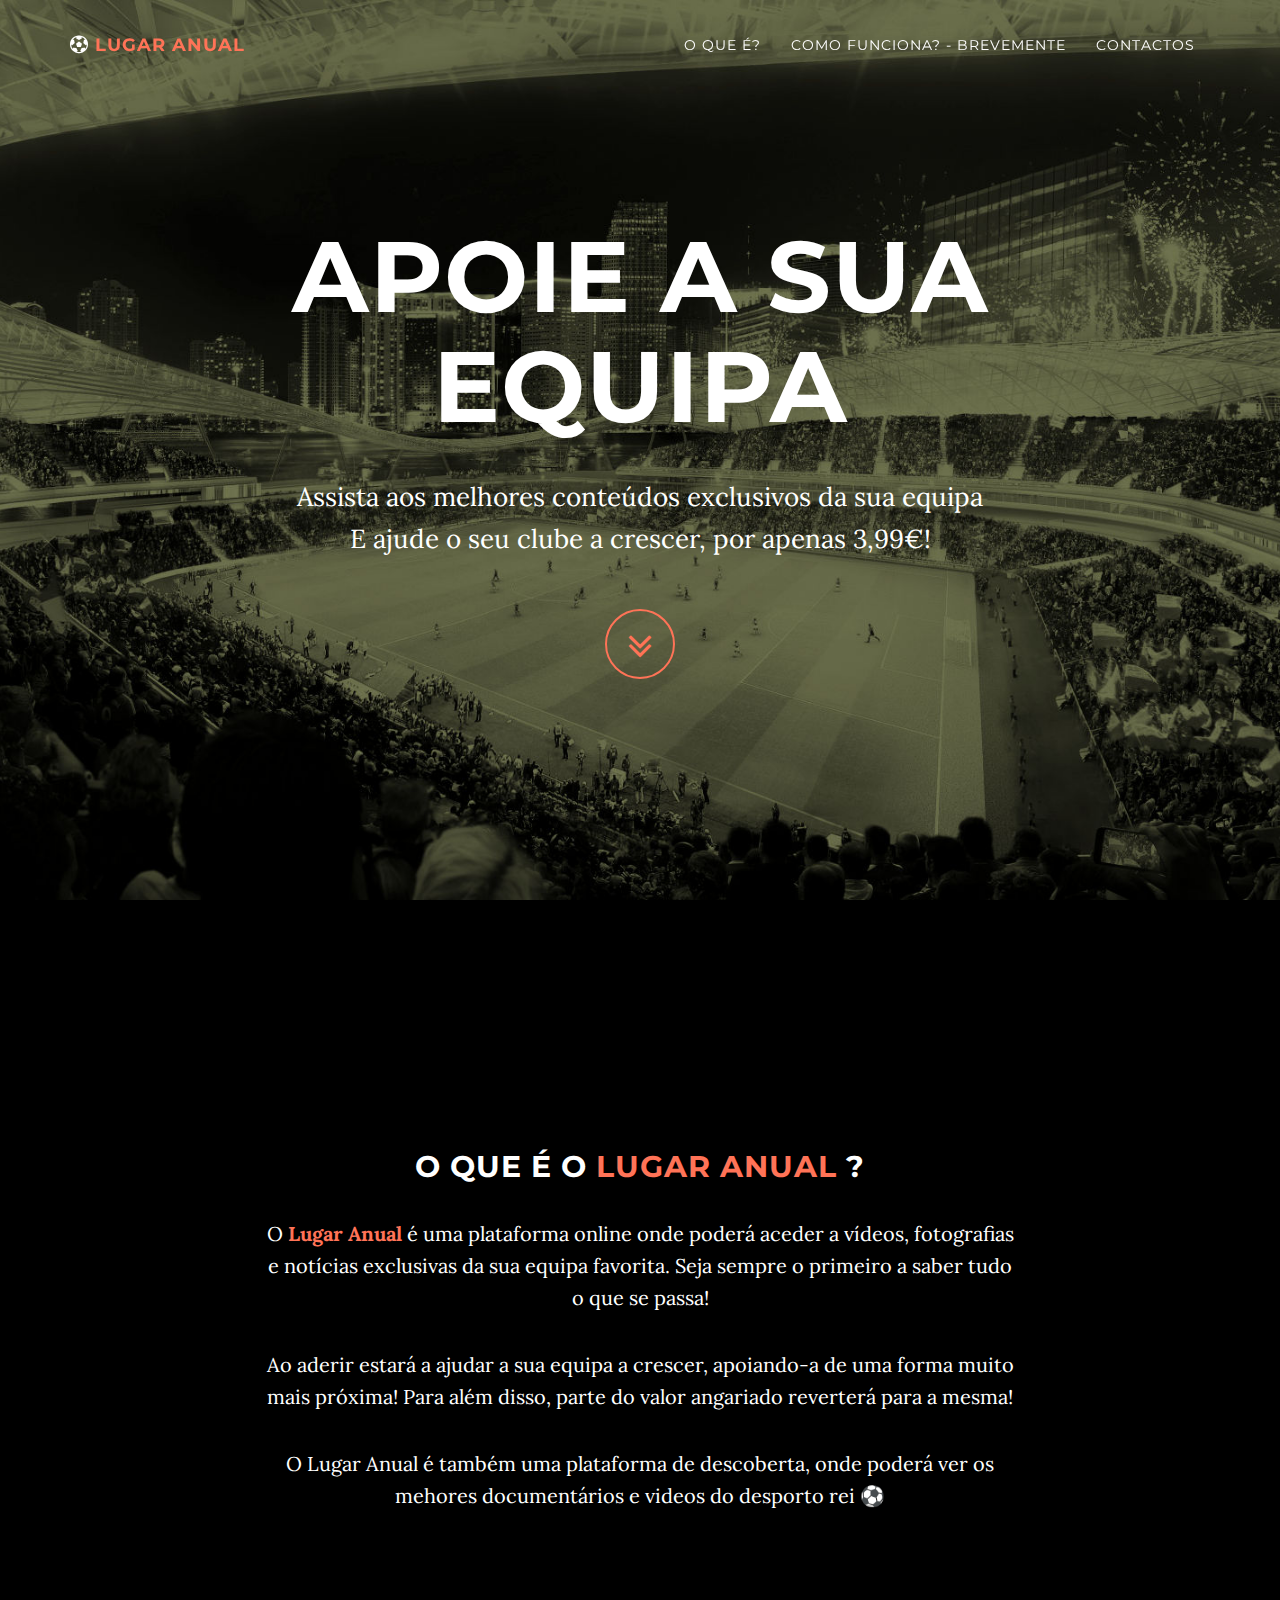
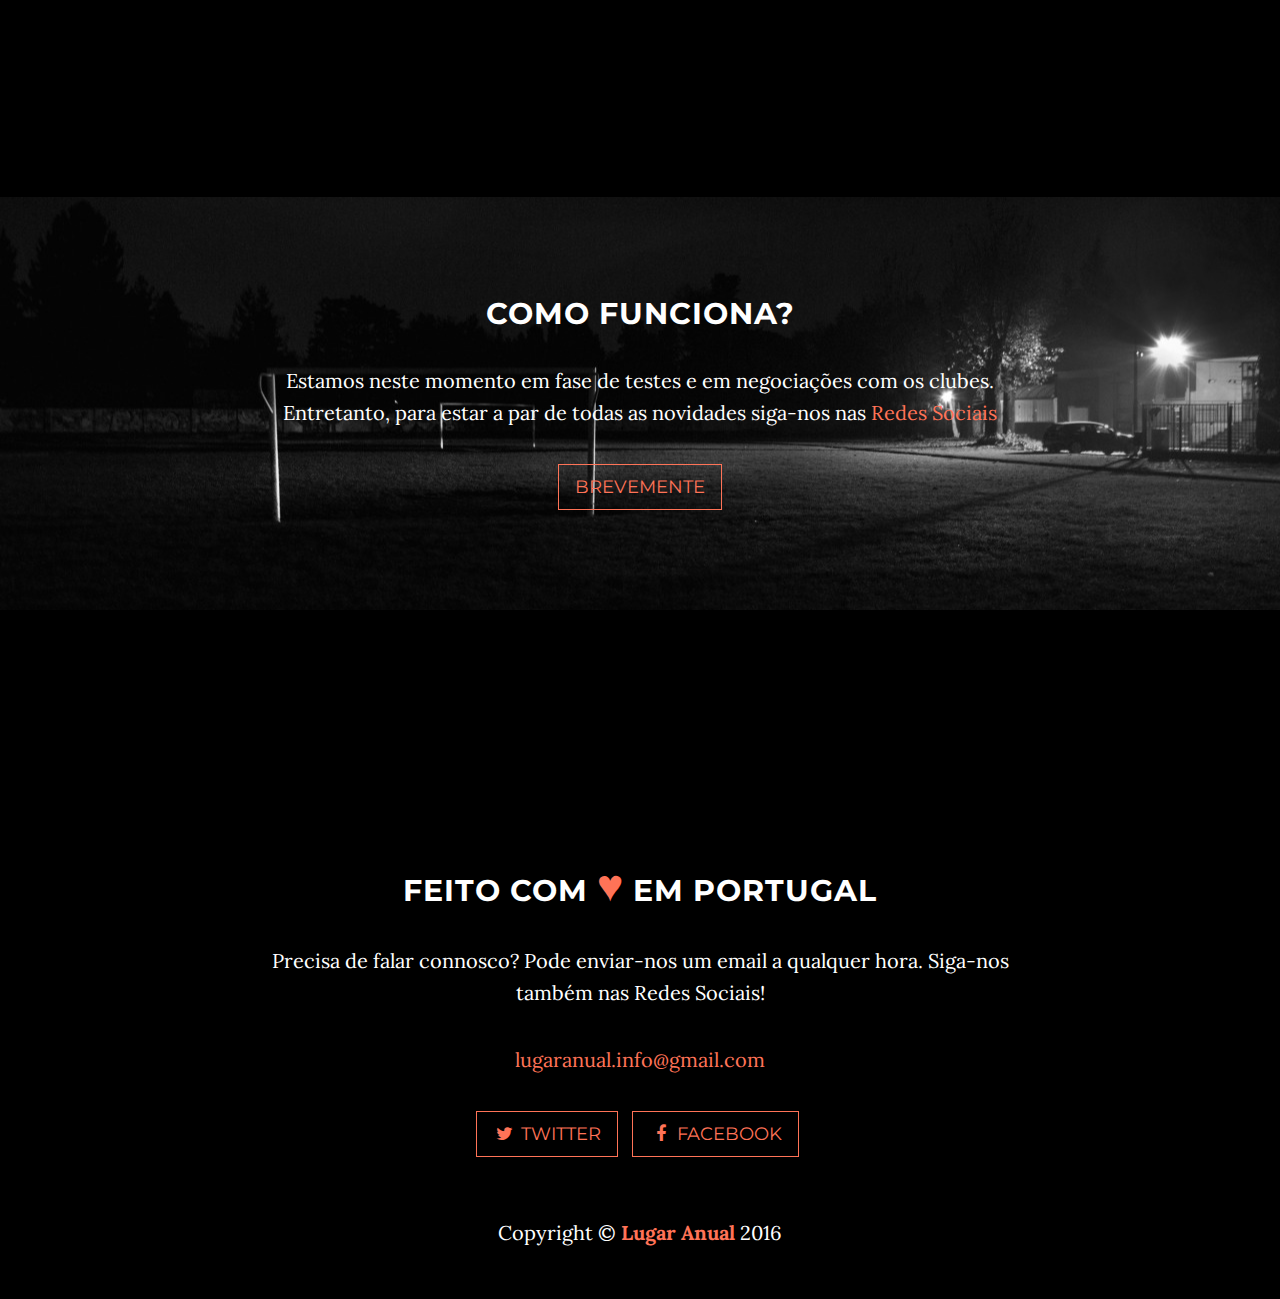
==== commit f0455825: "lugar anual" ====
--- a/index.html
+++ b/index.html
@@ -1,299 +1,3 @@
-/*!
- 
-
-
-
-
-
-
-* Lugar Anual
-* Netflix Do Futebol
-
-
-──────▄▀▀▄────────────────▄▀▀▄────
-─────▐▒▒▒▒▌──────────────▌▒▒▒▒▌───
-─────▌▒▒▒▒▐─────────────▐▒▒▒▒▒▐───
-────▐▒▒▒▒▒▒▌─▄▄▄▀▀▀▀▄▄▄─▌▒▒▒▒▒▒▌──
-───▄▌▒▒▒▒▒▒▒▀▒▒▒▒▒▒▒▒▒▒▀▒▒▒▒▒▒▐───
-─▄▀▒▐▒▒▒▒▒▒▒▒▒▒▒▒▒▒▒▒▒▒▒▒▒▒▒▒▒▌───
-▐▒▒▒▌▒▒▒▒▒▒▒▒▒▒▒▒▒▒▒▒▒▒▒▒▒▒▒▒▒▐───
-▌▒▒▌▒▒▒▒▒▒▒▒▒▒▒▒▒▒▒▒▒▒▒▒▒▒▒▒▒▒▒▌──
-▒▒▐▒▒▒▒▒▒▒▒▒▄▀▀▀▀▄▒▒▒▒▒▄▀▀▀▀▄▒▒▐──
-▒▒▌▒▒▒▒▒▒▒▒▐▌─▄▄─▐▌▒▒▒▐▌─▄▄─▐▌▒▒▌─
-▒▐▒▒▒▒▒▒▒▒▒▐▌▐█▄▌▐▌▒▒▒▐▌▐█▄▌▐▌▒▒▐─
-▒▌▒▒▒▒▒▒▒▒▒▐▌─▀▀─▐▌▒▒▒▐▌─▀▀─▐▌▒▒▒▌
-▒▌▒▒▒▒▒▒▒▒▒▒▀▄▄▄▄▀▒▒▒▒▒▀▄▄▄▄▀▒▒▒▒▐
-▒▌▒▒▒▒▒▒▒▒▒▒▒▒▒▒▒▒▒▄▄▄▒▒▒▒▒▒▒▒▒▒▒▐
-▒▌▒▒▒▒▒▒▒▒▒▒▒▒▀▒▀▒▒▒▀▒▒▒▀▒▀▒▒▒▒▒▒▐
-▒▌▒▒▒▒▒▒▒▒▒▒▒▒▒▀▒▒▒▄▀▄▒▒▒▀▒▒▒▒▒▒▒▐
-▒▐▒▒▒▒▒▒▒▒▒▒▀▄▒▒▒▄▀▒▒▒▀▄▒▒▒▄▀▒▒▒▒▐
-▒▓▌▒▒▒▒▒▒▒▒▒▒▒▀▀▀▒▒▒▒▒▒▒▀▀▀▒▒▒▒▒▒▐
-▒▓▓▌▒▒▒▒▒▒▒▒▒▒▒▒▒▒▒▒▒▒▒▒▒▒▒▒▒▒▒▒▒▌
-▒▒▓▐▒▒▒▒▒▒▒▒▒▒▒▒▒▒▒▒▒▒▒▒▒▒▒▒▒▒▒▒▌─
-▒▒▓▓▀▀▄▄▒▒▒▒▒▒▒▒▒▒▒▒▒▒▒▒▒▒▒▒▒▒▒▐──
-▒▒▒▓▓▓▓▓▀▀▄▄▒▒▒▒▒▒▒▒▒▒▒▒▒▒▒▄▄▀▀▒▌─
-▒▒▒▒▒▓▓▓▓▓▓▓▀▀▀▀▀▀▀▀▀▀▀▀▀▀▀▒▒▒▒▒▐─
-▒▒▒▒▒▒▒▒▒▒▒▒▒▒▒▒▒▒▒▒▒▒▒▒▒▒▒▒▒▒▒▒▒▌
-▒▒▒▒▒▒▒█▒█▒█▀▒█▀█▒█▒▒▒█▒█▒█▒▒▒▒▒▒▐
-▒▒▒▒▒▒▒█▀█▒█▀▒█▄█▒▀█▒█▀▒▀▀█▒▒▒▒▒▒▐
-▒▒▒▒▒▒▒▀▒▀▒▀▀▒▀▒▀▒▒▒▀▒▒▒▀▀▀▒▒▒▒▒▒▐
-█▀▄▒█▀▄▒█▀▒█▀█▒▀█▀▒█▒█▒█▒█▄▒█▒▄▀▀▐
-█▀▄▒█▀▄▒█▀▒█▄█▒▒█▒▒█▀█▒█▒█▀██▒█▒█▐
-▀▀▒▒▀▒▀▒▀▀▒▀▒▀▒▒▀▒▒▀▒▀▒▀▒▀▒▒▀▒▒▀▀▐
-▒▒▒▒▒▒▒▒▒▒▒▒▒▒▒▒▒▒▒▒▒▒▒▒▒▒▒▒▒▒▒▒▒▐
- 
-
-We See You!!!
-
-███████▓█████▓▓╬╬╬╬╬╬╬╬▓███▓╬╬╬╬╬╬╬▓╬╬▓█ 
-████▓▓▓▓╬╬▓█████╬╬╬╬╬╬███▓╬╬╬╬╬╬╬╬╬╬╬╬╬█ 
-███▓▓▓▓╬╬╬╬╬╬▓██╬╬╬╬╬╬▓▓╬╬╬╬╬╬╬╬╬╬╬╬╬╬▓█ 
-████▓▓▓╬╬╬╬╬╬╬▓█▓╬╬╬╬╬╬╬╬╬╬╬╬╬╬╬╬╬╬╬╬╬▓█ 
-███▓█▓███████▓▓███▓╬╬╬╬╬╬▓███████▓╬╬╬╬▓█ 
-████████████████▓█▓╬╬╬╬╬▓▓▓▓▓▓▓▓╬╬╬╬╬╬╬█ 
-███▓▓▓▓▓▓▓╬╬▓▓▓▓▓█▓╬╬╬╬╬╬╬╬╬╬╬╬╬╬╬╬╬╬╬▓█ 
-████▓▓▓╬╬╬╬▓▓▓▓▓▓█▓╬╬╬╬╬╬╬╬╬╬╬╬╬╬╬╬╬╬╬▓█ 
-███▓█▓▓▓▓▓▓▓▓▓▓▓▓▓▓╬╬╬╬╬╬╬╬╬╬╬╬╬╬╬╬╬╬╬▓█ 
-█████▓▓▓▓▓▓▓▓█▓▓▓█▓╬╬╬╬╬╬╬╬╬╬╬╬╬╬╬╬╬╬╬▓█ 
-█████▓▓▓▓▓▓▓██▓▓▓█▓╬╬╬╬╬╬╬╬╬╬╬╬╬╬╬╬╬╬╬██ 
-█████▓▓▓▓▓████▓▓▓█▓╬╬╬╬╬╬╬╬╬╬╬╬╬╬╬╬╬╬╬██ 
-████▓█▓▓▓▓██▓▓▓▓██╬╬╬╬╬╬╬╬╬╬╬╬╬╬╬╬╬╬╬╬██ 
-████▓▓███▓▓▓▓▓▓▓██▓╬╬╬╬╬╬╬╬╬╬╬╬█▓╬▓╬╬▓██ 
-█████▓███▓▓▓▓▓▓▓▓████▓▓╬╬╬╬╬╬╬█▓╬╬╬╬╬▓██ 
-█████▓▓█▓███▓▓▓████╬▓█▓▓╬╬╬▓▓█▓╬╬╬╬╬╬███ 
-██████▓██▓███████▓╬╬╬▓▓╬▓▓██▓╬╬╬╬╬╬╬▓███ 
-███████▓██▓▓▓▓▓▓▓▓▓▓▓▓▓▓▓╬╬╬╬╬╬╬╬╬╬╬████ 
-███████▓▓██▓▓▓▓▓╬╬╬╬╬╬╬╬╬╬╬╬╬╬╬╬╬╬╬▓████ 
-████████▓▓▓█████▓▓╬╬╬╬╬╬╬╬╬╬╬╬╬╬╬╬▓█████ 
-█████████▓▓▓█▓▓▓▓▓███▓╬╬╬╬╬╬╬╬╬╬╬▓██████ 
-██████████▓▓▓█▓▓▓╬▓██╬╬╬╬╬╬╬╬╬╬╬▓███████ 
-███████████▓▓█▓▓▓▓███▓╬╬╬╬╬╬╬╬╬▓████████ 
-██████████████▓▓▓███▓▓╬╬╬╬╬╬╬╬██████████ 
-███████████████▓▓▓██▓▓╬╬╬╬╬╬▓███████████
-
-███████▓█████▓▓╬╬╬╬╬╬╬╬▓███▓╬╬╬╬╬╬╬▓╬╬▓█ 
-████▓▓▓▓╬╬▓█████╬╬╬╬╬╬███▓╬╬╬╬╬╬╬╬╬╬╬╬╬█ 
-███▓▓▓▓╬╬╬╬╬╬▓██╬╬╬╬╬╬▓▓╬╬╬╬╬╬╬╬╬╬╬╬╬╬▓█ 
-████▓▓▓╬╬╬╬╬╬╬▓█▓╬╬╬╬╬╬╬╬╬╬╬╬╬╬╬╬╬╬╬╬╬▓█ 
-███▓█▓███████▓▓███▓╬╬╬╬╬╬▓███████▓╬╬╬╬▓█ 
-████████████████▓█▓╬╬╬╬╬▓▓▓▓▓▓▓▓╬╬╬╬╬╬╬█ 
-███▓▓▓▓▓▓▓╬╬▓▓▓▓▓█▓╬╬╬╬╬╬╬╬╬╬╬╬╬╬╬╬╬╬╬▓█ 
-████▓▓▓╬╬╬╬▓▓▓▓▓▓█▓╬╬╬╬╬╬╬╬╬╬╬╬╬╬╬╬╬╬╬▓█ 
-███▓█▓▓▓▓▓▓▓▓▓▓▓▓▓▓╬╬╬╬╬╬╬╬╬╬╬╬╬╬╬╬╬╬╬▓█ 
-█████▓▓▓▓▓▓▓▓█▓▓▓█▓╬╬╬╬╬╬╬╬╬╬╬╬╬╬╬╬╬╬╬▓█ 
-█████▓▓▓▓▓▓▓██▓▓▓█▓╬╬╬╬╬╬╬╬╬╬╬╬╬╬╬╬╬╬╬██ 
-█████▓▓▓▓▓████▓▓▓█▓╬╬╬╬╬╬╬╬╬╬╬╬╬╬╬╬╬╬╬██ 
-████▓█▓▓▓▓██▓▓▓▓██╬╬╬╬╬╬╬╬╬╬╬╬╬╬╬╬╬╬╬╬██ 
-████▓▓███▓▓▓▓▓▓▓██▓╬╬╬╬╬╬╬╬╬╬╬╬█▓╬▓╬╬▓██ 
-█████▓███▓▓▓▓▓▓▓▓████▓▓╬╬╬╬╬╬╬█▓╬╬╬╬╬▓██ 
-█████▓▓█▓███▓▓▓████╬▓█▓▓╬╬╬▓▓█▓╬╬╬╬╬╬███ 
-██████▓██▓███████▓╬╬╬▓▓╬▓▓██▓╬╬╬╬╬╬╬▓███ 
-███████▓██▓▓▓▓▓▓▓▓▓▓▓▓▓▓▓╬╬╬╬╬╬╬╬╬╬╬████ 
-███████▓▓██▓▓▓▓▓╬╬╬╬╬╬╬╬╬╬╬╬╬╬╬╬╬╬╬▓████ 
-████████▓▓▓█████▓▓╬╬╬╬╬╬╬╬╬╬╬╬╬╬╬╬▓█████ 
-█████████▓▓▓█▓▓▓▓▓███▓╬╬╬╬╬╬╬╬╬╬╬▓██████ 
-██████████▓▓▓█▓▓▓╬▓██╬╬╬╬╬╬╬╬╬╬╬▓███████ 
-███████████▓▓█▓▓▓▓███▓╬╬╬╬╬╬╬╬╬▓████████ 
-██████████████▓▓▓███▓▓╬╬╬╬╬╬╬╬██████████ 
-███████████████▓▓▓██▓▓╬╬╬╬╬╬▓███████████
-
-
-Go Away
-███████▓█████▓▓╬╬╬╬╬╬╬╬▓███▓╬╬╬╬╬╬╬▓╬╬▓█ 
-████▓▓▓▓╬╬▓█████╬╬╬╬╬╬███▓╬╬╬╬╬╬╬╬╬╬╬╬╬█ 
-███▓▓▓▓╬╬╬╬╬╬▓██╬╬╬╬╬╬▓▓╬╬╬╬╬╬╬╬╬╬╬╬╬╬▓█ 
-████▓▓▓╬╬╬╬╬╬╬▓█▓╬╬╬╬╬╬╬╬╬╬╬╬╬╬╬╬╬╬╬╬╬▓█ 
-███▓█▓███████▓▓███▓╬╬╬╬╬╬▓███████▓╬╬╬╬▓█ 
-████████████████▓█▓╬╬╬╬╬▓▓▓▓▓▓▓▓╬╬╬╬╬╬╬█ 
-███▓▓▓▓▓▓▓╬╬▓▓▓▓▓█▓╬╬╬╬╬╬╬╬╬╬╬╬╬╬╬╬╬╬╬▓█ 
-████▓▓▓╬╬╬╬▓▓▓▓▓▓█▓╬╬╬╬╬╬╬╬╬╬╬╬╬╬╬╬╬╬╬▓█ 
-███▓█▓▓▓▓▓▓▓▓▓▓▓▓▓▓╬╬╬╬╬╬╬╬╬╬╬╬╬╬╬╬╬╬╬▓█ 
-█████▓▓▓▓▓▓▓▓█▓▓▓█▓╬╬╬╬╬╬╬╬╬╬╬╬╬╬╬╬╬╬╬▓█ 
-█████▓▓▓▓▓▓▓██▓▓▓█▓╬╬╬╬╬╬╬╬╬╬╬╬╬╬╬╬╬╬╬██ 
-█████▓▓▓▓▓████▓▓▓█▓╬╬╬╬╬╬╬╬╬╬╬╬╬╬╬╬╬╬╬██ 
-████▓█▓▓▓▓██▓▓▓▓██╬╬╬╬╬╬╬╬╬╬╬╬╬╬╬╬╬╬╬╬██ 
-████▓▓███▓▓▓▓▓▓▓██▓╬╬╬╬╬╬╬╬╬╬╬╬█▓╬▓╬╬▓██ 
-█████▓███▓▓▓▓▓▓▓▓████▓▓╬╬╬╬╬╬╬█▓╬╬╬╬╬▓██ 
-█████▓▓█▓███▓▓▓████╬▓█▓▓╬╬╬▓▓█▓╬╬╬╬╬╬███ 
-██████▓██▓███████▓╬╬╬▓▓╬▓▓██▓╬╬╬╬╬╬╬▓███ 
-███████▓██▓▓▓▓▓▓▓▓▓▓▓▓▓▓▓╬╬╬╬╬╬╬╬╬╬╬████ 
-███████▓▓██▓▓▓▓▓╬╬╬╬╬╬╬╬╬╬╬╬╬╬╬╬╬╬╬▓████ 
-████████▓▓▓█████▓▓╬╬╬╬╬╬╬╬╬╬╬╬╬╬╬╬▓█████ 
-█████████▓▓▓█▓▓▓▓▓███▓╬╬╬╬╬╬╬╬╬╬╬▓██████ 
-██████████▓▓▓█▓▓▓╬▓██╬╬╬╬╬╬╬╬╬╬╬▓███████ 
-███████████▓▓█▓▓▓▓███▓╬╬╬╬╬╬╬╬╬▓████████ 
-██████████████▓▓▓███▓▓╬╬╬╬╬╬╬╬██████████ 
-███████████████▓▓▓██▓▓╬╬╬╬╬╬▓███████████
-
-███████▓█████▓▓╬╬╬╬╬╬╬╬▓███▓╬╬╬╬╬╬╬▓╬╬▓█ 
-████▓▓▓▓╬╬▓█████╬╬╬╬╬╬███▓╬╬╬╬╬╬╬╬╬╬╬╬╬█ 
-███▓▓▓▓╬╬╬╬╬╬▓██╬╬╬╬╬╬▓▓╬╬╬╬╬╬╬╬╬╬╬╬╬╬▓█ 
-████▓▓▓╬╬╬╬╬╬╬▓█▓╬╬╬╬╬╬╬╬╬╬╬╬╬╬╬╬╬╬╬╬╬▓█ 
-███▓█▓███████▓▓███▓╬╬╬╬╬╬▓███████▓╬╬╬╬▓█ 
-████████████████▓█▓╬╬╬╬╬▓▓▓▓▓▓▓▓╬╬╬╬╬╬╬█ 
-███▓▓▓▓▓▓▓╬╬▓▓▓▓▓█▓╬╬╬╬╬╬╬╬╬╬╬╬╬╬╬╬╬╬╬▓█ 
-████▓▓▓╬╬╬╬▓▓▓▓▓▓█▓╬╬╬╬╬╬╬╬╬╬╬╬╬╬╬╬╬╬╬▓█ 
-███▓█▓▓▓▓▓▓▓▓▓▓▓▓▓▓╬╬╬╬╬╬╬╬╬╬╬╬╬╬╬╬╬╬╬▓█ 
-█████▓▓▓▓▓▓▓▓█▓▓▓█▓╬╬╬╬╬╬╬╬╬╬╬╬╬╬╬╬╬╬╬▓█ 
-█████▓▓▓▓▓▓▓██▓▓▓█▓╬╬╬╬╬╬╬╬╬╬╬╬╬╬╬╬╬╬╬██ 
-█████▓▓▓▓▓████▓▓▓█▓╬╬╬╬╬╬╬╬╬╬╬╬╬╬╬╬╬╬╬██ 
-████▓█▓▓▓▓██▓▓▓▓██╬╬╬╬╬╬╬╬╬╬╬╬╬╬╬╬╬╬╬╬██ 
-████▓▓███▓▓▓▓▓▓▓██▓╬╬╬╬╬╬╬╬╬╬╬╬█▓╬▓╬╬▓██ 
-█████▓███▓▓▓▓▓▓▓▓████▓▓╬╬╬╬╬╬╬█▓╬╬╬╬╬▓██ 
-█████▓▓█▓███▓▓▓████╬▓█▓▓╬╬╬▓▓█▓╬╬╬╬╬╬███ 
-██████▓██▓███████▓╬╬╬▓▓╬▓▓██▓╬╬╬╬╬╬╬▓███ 
-███████▓██▓▓▓▓▓▓▓▓▓▓▓▓▓▓▓╬╬╬╬╬╬╬╬╬╬╬████ 
-███████▓▓██▓▓▓▓▓╬╬╬╬╬╬╬╬╬╬╬╬╬╬╬╬╬╬╬▓████ 
-████████▓▓▓█████▓▓╬╬╬╬╬╬╬╬╬╬╬╬╬╬╬╬▓█████ 
-█████████▓▓▓█▓▓▓▓▓███▓╬╬╬╬╬╬╬╬╬╬╬▓██████ 
-██████████▓▓▓█▓▓▓╬▓██╬╬╬╬╬╬╬╬╬╬╬▓███████ 
-███████████▓▓█▓▓▓▓███▓╬╬╬╬╬╬╬╬╬▓████████ 
-██████████████▓▓▓███▓▓╬╬╬╬╬╬╬╬██████████ 
-███████████████▓▓▓██▓▓╬╬╬╬╬╬▓███████████
-
-
-
-
-███████▓█████▓▓╬╬╬╬╬╬╬╬▓███▓╬╬╬╬╬╬╬▓╬╬▓█ 
-████▓▓▓▓╬╬▓█████╬╬╬╬╬╬███▓╬╬╬╬╬╬╬╬╬╬╬╬╬█ 
-███▓▓▓▓╬╬╬╬╬╬▓██╬╬╬╬╬╬▓▓╬╬╬╬╬╬╬╬╬╬╬╬╬╬▓█ 
-████▓▓▓╬╬╬╬╬╬╬▓█▓╬╬╬╬╬╬╬╬╬╬╬╬╬╬╬╬╬╬╬╬╬▓█ 
-███▓█▓███████▓▓███▓╬╬╬╬╬╬▓███████▓╬╬╬╬▓█ 
-████████████████▓█▓╬╬╬╬╬▓▓▓▓▓▓▓▓╬╬╬╬╬╬╬█ 
-███▓▓▓▓▓▓▓╬╬▓▓▓▓▓█▓╬╬╬╬╬╬╬╬╬╬╬╬╬╬╬╬╬╬╬▓█ 
-████▓▓▓╬╬╬╬▓▓▓▓▓▓█▓╬╬╬╬╬╬╬╬╬╬╬╬╬╬╬╬╬╬╬▓█ 
-███▓█▓▓▓▓▓▓▓▓▓▓▓▓▓▓╬╬╬╬╬╬╬╬╬╬╬╬╬╬╬╬╬╬╬▓█ 
-█████▓▓▓▓▓▓▓▓█▓▓▓█▓╬╬╬╬╬╬╬╬╬╬╬╬╬╬╬╬╬╬╬▓█ 
-█████▓▓▓▓▓▓▓██▓▓▓█▓╬╬╬╬╬╬╬╬╬╬╬╬╬╬╬╬╬╬╬██ 
-█████▓▓▓▓▓████▓▓▓█▓╬╬╬╬╬╬╬╬╬╬╬╬╬╬╬╬╬╬╬██ 
-████▓█▓▓▓▓██▓▓▓▓██╬╬╬╬╬╬╬╬╬╬╬╬╬╬╬╬╬╬╬╬██ 
-████▓▓███▓▓▓▓▓▓▓██▓╬╬╬╬╬╬╬╬╬╬╬╬█▓╬▓╬╬▓██ 
-█████▓███▓▓▓▓▓▓▓▓████▓▓╬╬╬╬╬╬╬█▓╬╬╬╬╬▓██ 
-█████▓▓█▓███▓▓▓████╬▓█▓▓╬╬╬▓▓█▓╬╬╬╬╬╬███ 
-██████▓██▓███████▓╬╬╬▓▓╬▓▓██▓╬╬╬╬╬╬╬▓███ 
-███████▓██▓▓▓▓▓▓▓▓▓▓▓▓▓▓▓╬╬╬╬╬╬╬╬╬╬╬████ 
-███████▓▓██▓▓▓▓▓╬╬╬╬╬╬╬╬╬╬╬╬╬╬╬╬╬╬╬▓████ 
-████████▓▓▓█████▓▓╬╬╬╬╬╬╬╬╬╬╬╬╬╬╬╬▓█████ 
-█████████▓▓▓█▓▓▓▓▓███▓╬╬╬╬╬╬╬╬╬╬╬▓██████ 
-██████████▓▓▓█▓▓▓╬▓██╬╬╬╬╬╬╬╬╬╬╬▓███████ 
-███████████▓▓█▓▓▓▓███▓╬╬╬╬╬╬╬╬╬▓████████ 
-██████████████▓▓▓███▓▓╬╬╬╬╬╬╬╬██████████ 
-███████████████▓▓▓██▓▓╬╬╬╬╬╬▓███████████
-
-
-███████▓█████▓▓╬╬╬╬╬╬╬╬▓███▓╬╬╬╬╬╬╬▓╬╬▓█ 
-████▓▓▓▓╬╬▓█████╬╬╬╬╬╬███▓╬╬╬╬╬╬╬╬╬╬╬╬╬█ 
-███▓▓▓▓╬╬╬╬╬╬▓██╬╬╬╬╬╬▓▓╬╬╬╬╬╬╬╬╬╬╬╬╬╬▓█ 
-████▓▓▓╬╬╬╬╬╬╬▓█▓╬╬╬╬╬╬╬╬╬╬╬╬╬╬╬╬╬╬╬╬╬▓█ 
-███▓█▓███████▓▓███▓╬╬╬╬╬╬▓███████▓╬╬╬╬▓█ 
-████████████████▓█▓╬╬╬╬╬▓▓▓▓▓▓▓▓╬╬╬╬╬╬╬█ 
-███▓▓▓▓▓▓▓╬╬▓▓▓▓▓█▓╬╬╬╬╬╬╬╬╬╬╬╬╬╬╬╬╬╬╬▓█ 
-████▓▓▓╬╬╬╬▓▓▓▓▓▓█▓╬╬╬╬╬╬╬╬╬╬╬╬╬╬╬╬╬╬╬▓█ 
-███▓█▓▓▓▓▓▓▓▓▓▓▓▓▓▓╬╬╬╬╬╬╬╬╬╬╬╬╬╬╬╬╬╬╬▓█ 
-█████▓▓▓▓▓▓▓▓█▓▓▓█▓╬╬╬╬╬╬╬╬╬╬╬╬╬╬╬╬╬╬╬▓█ 
-█████▓▓▓▓▓▓▓██▓▓▓█▓╬╬╬╬╬╬╬╬╬╬╬╬╬╬╬╬╬╬╬██ 
-█████▓▓▓▓▓████▓▓▓█▓╬╬╬╬╬╬╬╬╬╬╬╬╬╬╬╬╬╬╬██ 
-████▓█▓▓▓▓██▓▓▓▓██╬╬╬╬╬╬╬╬╬╬╬╬╬╬╬╬╬╬╬╬██ 
-████▓▓███▓▓▓▓▓▓▓██▓╬╬╬╬╬╬╬╬╬╬╬╬█▓╬▓╬╬▓██ 
-█████▓███▓▓▓▓▓▓▓▓████▓▓╬╬╬╬╬╬╬█▓╬╬╬╬╬▓██ 
-█████▓▓█▓███▓▓▓████╬▓█▓▓╬╬╬▓▓█▓╬╬╬╬╬╬███ 
-██████▓██▓███████▓╬╬╬▓▓╬▓▓██▓╬╬╬╬╬╬╬▓███ 
-███████▓██▓▓▓▓▓▓▓▓▓▓▓▓▓▓▓╬╬╬╬╬╬╬╬╬╬╬████ 
-███████▓▓██▓▓▓▓▓╬╬╬╬╬╬╬╬╬╬╬╬╬╬╬╬╬╬╬▓████ 
-████████▓▓▓█████▓▓╬╬╬╬╬╬╬╬╬╬╬╬╬╬╬╬▓█████ 
-█████████▓▓▓█▓▓▓▓▓███▓╬╬╬╬╬╬╬╬╬╬╬▓██████ 
-██████████▓▓▓█▓▓▓╬▓██╬╬╬╬╬╬╬╬╬╬╬▓███████ 
-███████████▓▓█▓▓▓▓███▓╬╬╬╬╬╬╬╬╬▓████████ 
-██████████████▓▓▓███▓▓╬╬╬╬╬╬╬╬██████████ 
-███████████████▓▓▓██▓▓╬╬╬╬╬╬▓███████████
-
-
-
-Still here?
-
-███████▓█████▓▓╬╬╬╬╬╬╬╬▓███▓╬╬╬╬╬╬╬▓╬╬▓█ 
-████▓▓▓▓╬╬▓█████╬╬╬╬╬╬███▓╬╬╬╬╬╬╬╬╬╬╬╬╬█ 
-███▓▓▓▓╬╬╬╬╬╬▓██╬╬╬╬╬╬▓▓╬╬╬╬╬╬╬╬╬╬╬╬╬╬▓█ 
-████▓▓▓╬╬╬╬╬╬╬▓█▓╬╬╬╬╬╬╬╬╬╬╬╬╬╬╬╬╬╬╬╬╬▓█ 
-███▓█▓███████▓▓███▓╬╬╬╬╬╬▓███████▓╬╬╬╬▓█ 
-████████████████▓█▓╬╬╬╬╬▓▓▓▓▓▓▓▓╬╬╬╬╬╬╬█ 
-███▓▓▓▓▓▓▓╬╬▓▓▓▓▓█▓╬╬╬╬╬╬╬╬╬╬╬╬╬╬╬╬╬╬╬▓█ 
-████▓▓▓╬╬╬╬▓▓▓▓▓▓█▓╬╬╬╬╬╬╬╬╬╬╬╬╬╬╬╬╬╬╬▓█ 
-███▓█▓▓▓▓▓▓▓▓▓▓▓▓▓▓╬╬╬╬╬╬╬╬╬╬╬╬╬╬╬╬╬╬╬▓█ 
-█████▓▓▓▓▓▓▓▓█▓▓▓█▓╬╬╬╬╬╬╬╬╬╬╬╬╬╬╬╬╬╬╬▓█ 
-█████▓▓▓▓▓▓▓██▓▓▓█▓╬╬╬╬╬╬╬╬╬╬╬╬╬╬╬╬╬╬╬██ 
-█████▓▓▓▓▓████▓▓▓█▓╬╬╬╬╬╬╬╬╬╬╬╬╬╬╬╬╬╬╬██ 
-████▓█▓▓▓▓██▓▓▓▓██╬╬╬╬╬╬╬╬╬╬╬╬╬╬╬╬╬╬╬╬██ 
-████▓▓███▓▓▓▓▓▓▓██▓╬╬╬╬╬╬╬╬╬╬╬╬█▓╬▓╬╬▓██ 
-█████▓███▓▓▓▓▓▓▓▓████▓▓╬╬╬╬╬╬╬█▓╬╬╬╬╬▓██ 
-█████▓▓█▓███▓▓▓████╬▓█▓▓╬╬╬▓▓█▓╬╬╬╬╬╬███ 
-██████▓██▓███████▓╬╬╬▓▓╬▓▓██▓╬╬╬╬╬╬╬▓███ 
-███████▓██▓▓▓▓▓▓▓▓▓▓▓▓▓▓▓╬╬╬╬╬╬╬╬╬╬╬████ 
-███████▓▓██▓▓▓▓▓╬╬╬╬╬╬╬╬╬╬╬╬╬╬╬╬╬╬╬▓████ 
-████████▓▓▓█████▓▓╬╬╬╬╬╬╬╬╬╬╬╬╬╬╬╬▓█████ 
-█████████▓▓▓█▓▓▓▓▓███▓╬╬╬╬╬╬╬╬╬╬╬▓██████ 
-██████████▓▓▓█▓▓▓╬▓██╬╬╬╬╬╬╬╬╬╬╬▓███████ 
-███████████▓▓█▓▓▓▓███▓╬╬╬╬╬╬╬╬╬▓████████ 
-██████████████▓▓▓███▓▓╬╬╬╬╬╬╬╬██████████ 
-███████████████▓▓▓██▓▓╬╬╬╬╬╬▓███████████
-
-
-███████▓█████▓▓╬╬╬╬╬╬╬╬▓███▓╬╬╬╬╬╬╬▓╬╬▓█ 
-████▓▓▓▓╬╬▓█████╬╬╬╬╬╬███▓╬╬╬╬╬╬╬╬╬╬╬╬╬█ 
-███▓▓▓▓╬╬╬╬╬╬▓██╬╬╬╬╬╬▓▓╬╬╬╬╬╬╬╬╬╬╬╬╬╬▓█ 
-████▓▓▓╬╬╬╬╬╬╬▓█▓╬╬╬╬╬╬╬╬╬╬╬╬╬╬╬╬╬╬╬╬╬▓█ 
-███▓█▓███████▓▓███▓╬╬╬╬╬╬▓███████▓╬╬╬╬▓█ 
-████████████████▓█▓╬╬╬╬╬▓▓▓▓▓▓▓▓╬╬╬╬╬╬╬█ 
-███▓▓▓▓▓▓▓╬╬▓▓▓▓▓█▓╬╬╬╬╬╬╬╬╬╬╬╬╬╬╬╬╬╬╬▓█ 
-████▓▓▓╬╬╬╬▓▓▓▓▓▓█▓╬╬╬╬╬╬╬╬╬╬╬╬╬╬╬╬╬╬╬▓█ 
-███▓█▓▓▓▓▓▓▓▓▓▓▓▓▓▓╬╬╬╬╬╬╬╬╬╬╬╬╬╬╬╬╬╬╬▓█ 
-█████▓▓▓▓▓▓▓▓█▓▓▓█▓╬╬╬╬╬╬╬╬╬╬╬╬╬╬╬╬╬╬╬▓█ 
-█████▓▓▓▓▓▓▓██▓▓▓█▓╬╬╬╬╬╬╬╬╬╬╬╬╬╬╬╬╬╬╬██ 
-█████▓▓▓▓▓████▓▓▓█▓╬╬╬╬╬╬╬╬╬╬╬╬╬╬╬╬╬╬╬██ 
-████▓█▓▓▓▓██▓▓▓▓██╬╬╬╬╬╬╬╬╬╬╬╬╬╬╬╬╬╬╬╬██ 
-████▓▓███▓▓▓▓▓▓▓██▓╬╬╬╬╬╬╬╬╬╬╬╬█▓╬▓╬╬▓██ 
-█████▓███▓▓▓▓▓▓▓▓████▓▓╬╬╬╬╬╬╬█▓╬╬╬╬╬▓██ 
-█████▓▓█▓███▓▓▓████╬▓█▓▓╬╬╬▓▓█▓╬╬╬╬╬╬███ 
-██████▓██▓███████▓╬╬╬▓▓╬▓▓██▓╬╬╬╬╬╬╬▓███ 
-███████▓██▓▓▓▓▓▓▓▓▓▓▓▓▓▓▓╬╬╬╬╬╬╬╬╬╬╬████ 
-███████▓▓██▓▓▓▓▓╬╬╬╬╬╬╬╬╬╬╬╬╬╬╬╬╬╬╬▓████ 
-████████▓▓▓█████▓▓╬╬╬╬╬╬╬╬╬╬╬╬╬╬╬╬▓█████ 
-█████████▓▓▓█▓▓▓▓▓███▓╬╬╬╬╬╬╬╬╬╬╬▓██████ 
-██████████▓▓▓█▓▓▓╬▓██╬╬╬╬╬╬╬╬╬╬╬▓███████ 
-███████████▓▓█▓▓▓▓███▓╬╬╬╬╬╬╬╬╬▓████████ 
-██████████████▓▓▓███▓▓╬╬╬╬╬╬╬╬██████████ 
-███████████████▓▓▓██▓▓╬╬╬╬╬╬▓███████████
-
-
-
-
-
-
-
-
-
-
-
-
-
-
-
-
-
-
-
-
-
-
-
-
-
-
-
-
-
-
-*/
 <!DOCTYPE html>
 <html lang="en">
 
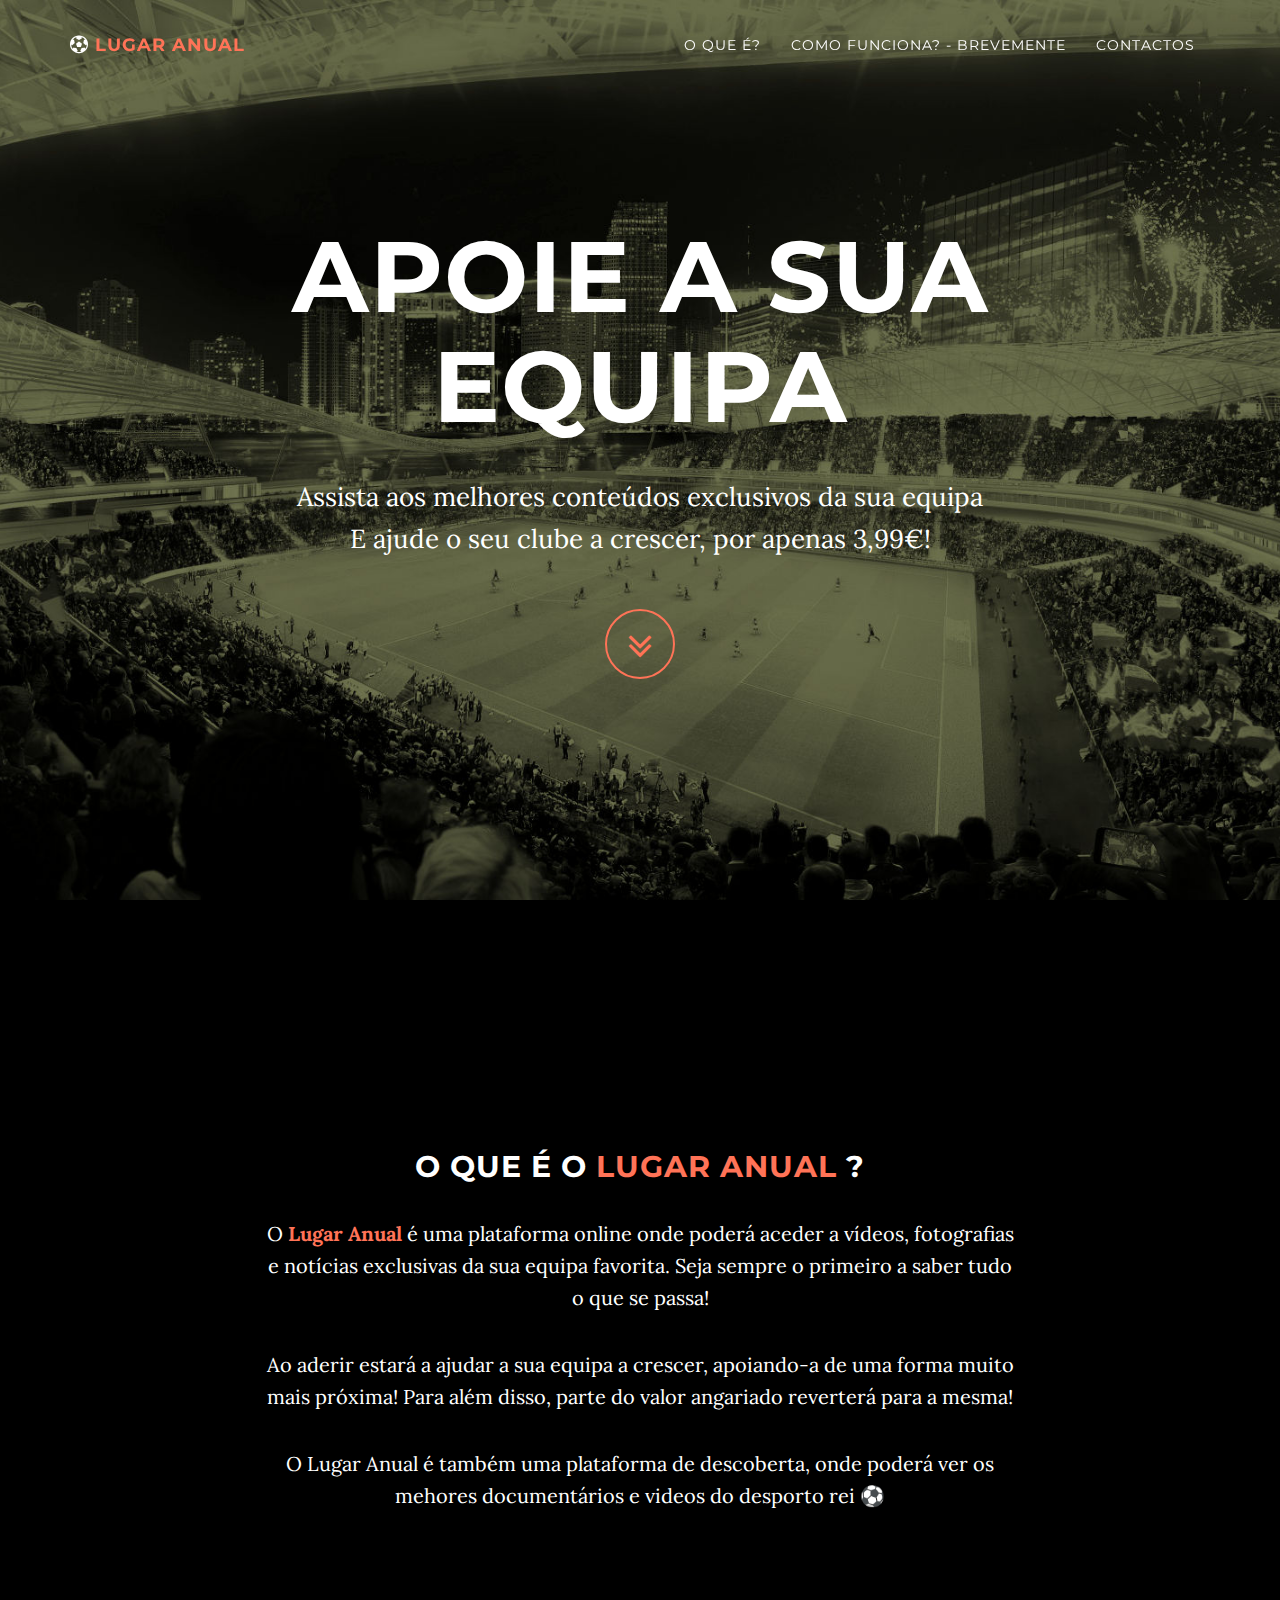
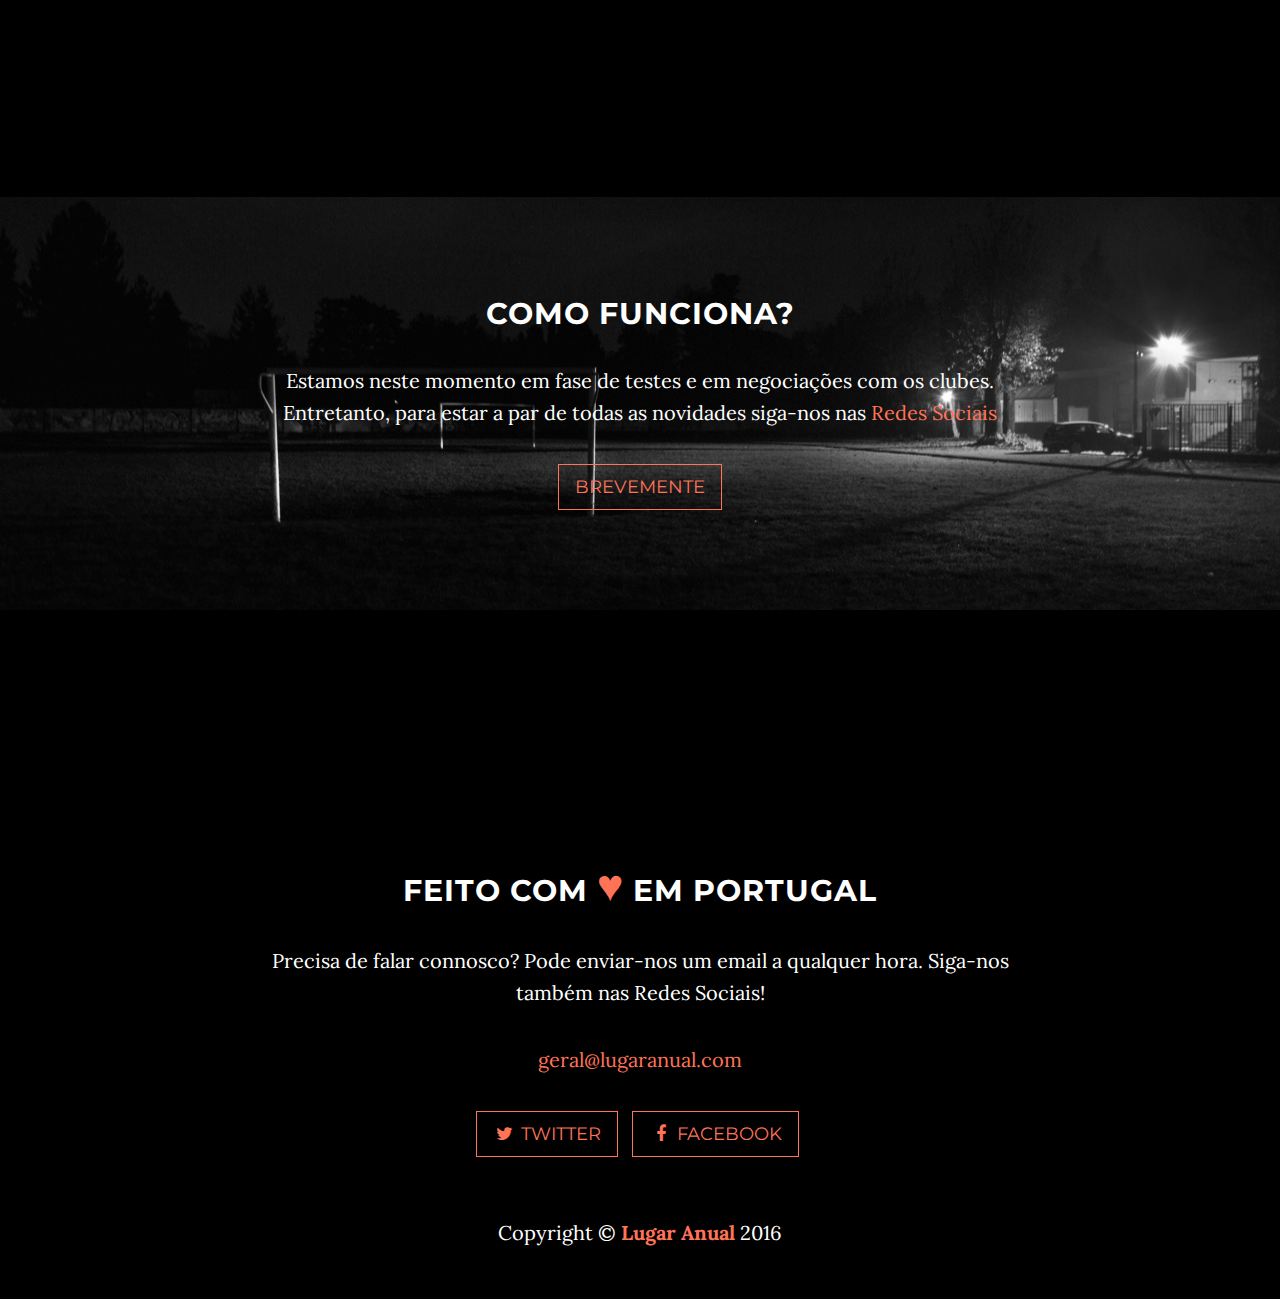
==== commit a48100c9: "Lugar Anual" ====
--- a/index.html
+++ b/index.html
@@ -127,7 +127,7 @@
             <div class="col-lg-8 col-lg-offset-2">
                 <h2>Feito com <span class="heart">&hearts;</span> em Portugal</h2>
                 <p>Precisa de falar connosco? Pode enviar-nos um email a qualquer hora. Siga-nos também nas Redes Sociais! </p>
-                <p><a href="mailto:lugaranual.info@gmail.com">lugaranual.info@gmail.com</a>
+                <p><a href="mailto:geral@lugaranual.com">geral@lugaranual.com</a>
                 </p>
                 <ul class="list-inline banner-social-buttons">
                     <li>
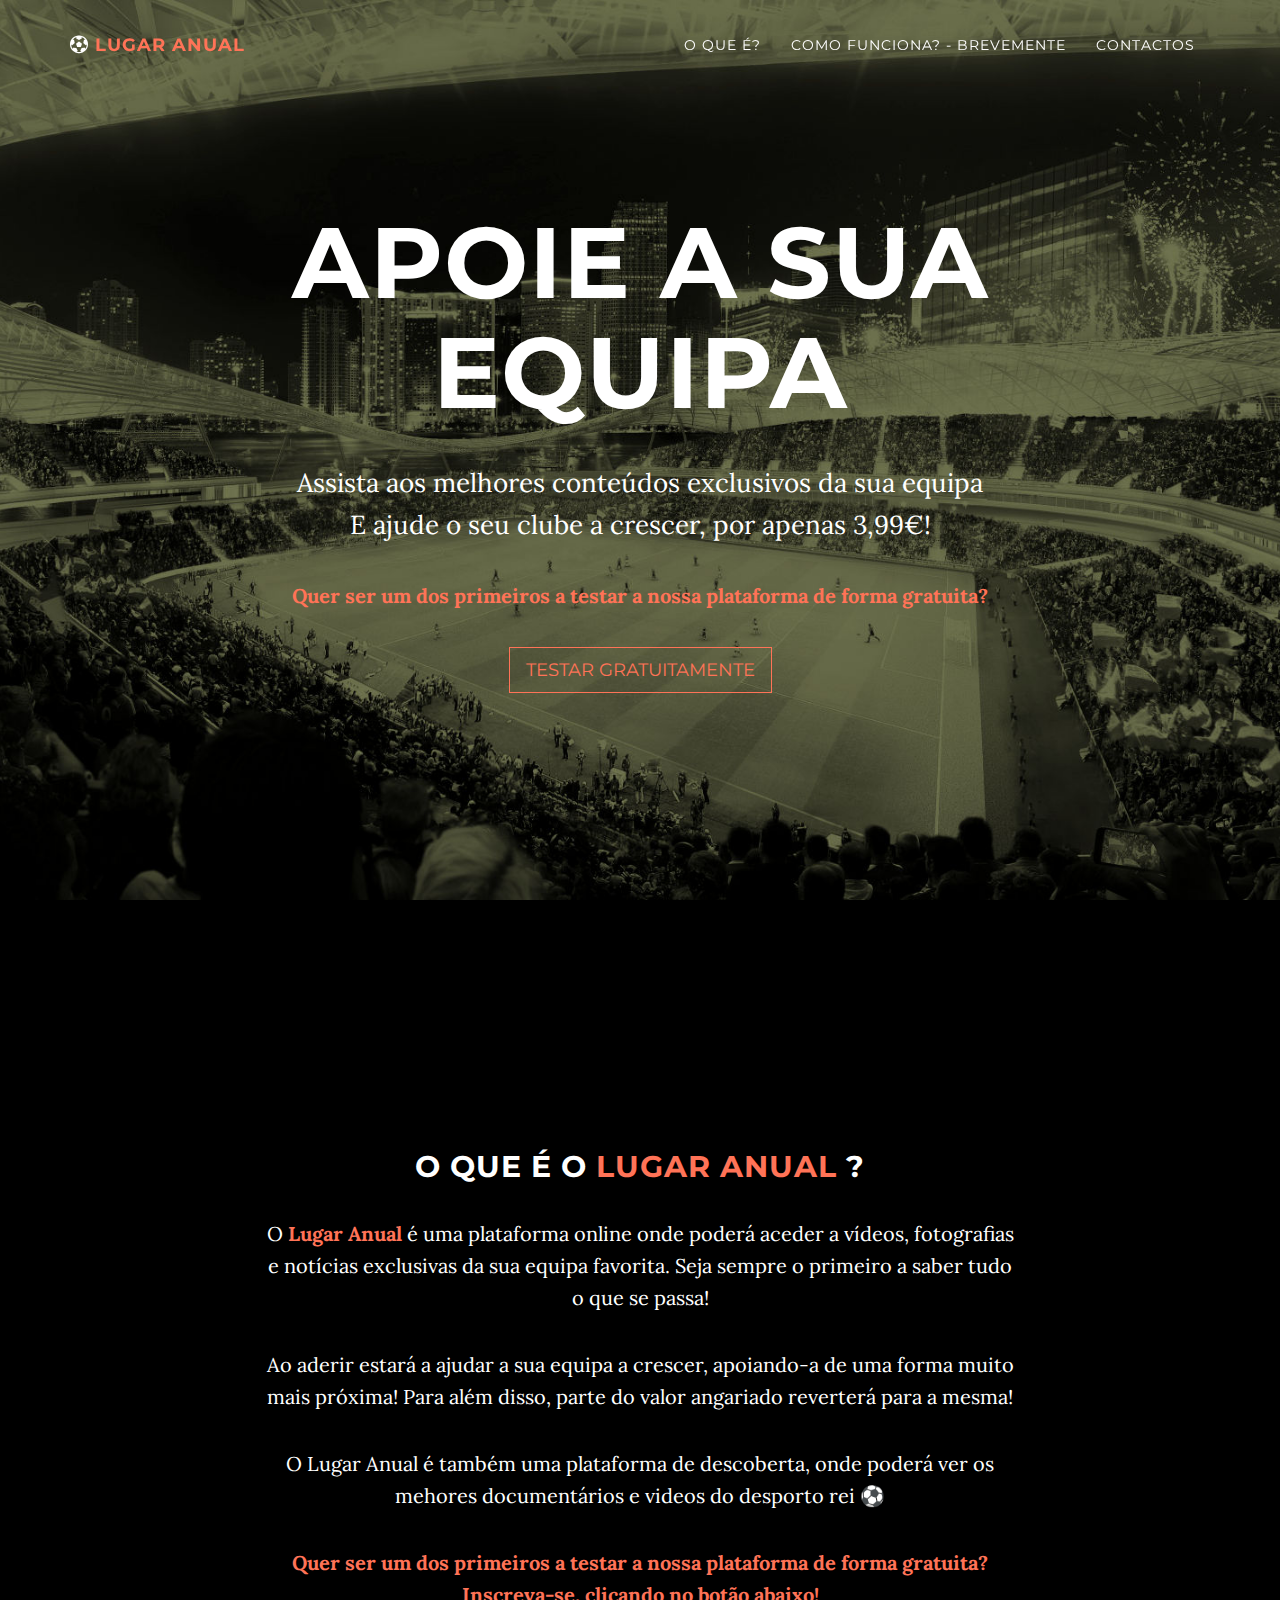
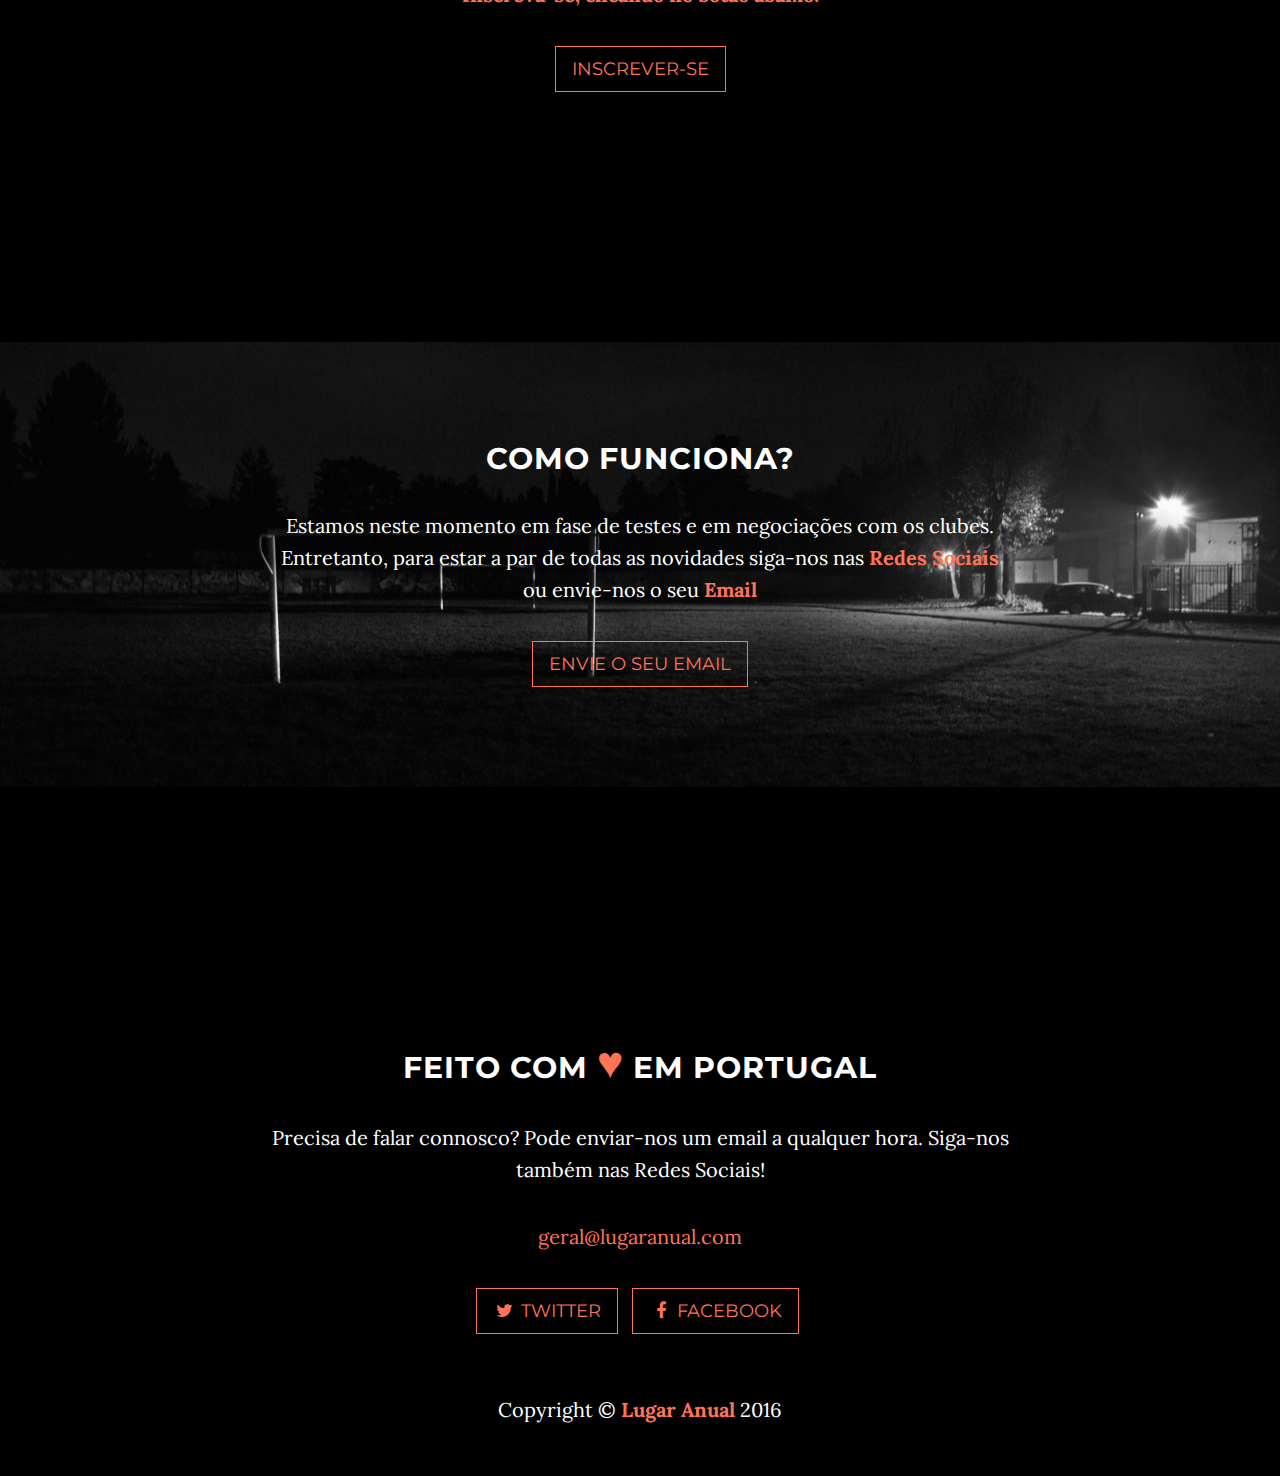
==== commit 87a9eac6: "lugar anual" ====
--- a/index.html
+++ b/index.html
@@ -87,9 +87,8 @@
                     <div class="col-md-8 col-md-offset-2">
                         <h1 class="brand-heading">Apoie a Sua Equipa</h1>
                         <p class="intro-text">Assista aos melhores conteúdos exclusivos da sua equipa<br>E ajude o seu clube a crescer, por apenas 3,99€! </p>
-                        <a href="#about" class="btn btn-circle page-scroll">
-                            <i class="fa fa-angle-double-down animated"></i>
-                        </a>
+                        <b><font color="ff7357"><p>Quer ser um dos primeiros a testar a nossa plataforma de forma gratuita?</p></font></b>
+                        <a href="brevemente.html" class="btn btn-default btn-lg">Testar Gratuitamente</a>
                     </div>
                 </div>
             </div>
@@ -104,6 +103,8 @@
                 <p>O <b><font color="ff7357">Lugar Anual</font></b> é uma plataforma online onde poderá aceder a vídeos, fotografias e notícias exclusivas da sua equipa favorita. Seja sempre o primeiro a saber tudo o que se passa!</p>
                 <p>Ao aderir estará a ajudar a sua equipa a crescer, apoiando-a de uma forma muito mais próxima! Para além disso, parte do valor angariado reverterá para a mesma!</p>
                 <p>O Lugar Anual é também uma plataforma de descoberta, onde poderá ver os mehores documentários e videos do desporto rei &#9917; </p>
+                <b><font color="ff7357"><p>Quer ser um dos primeiros a testar a nossa plataforma de forma gratuita? Inscreva-se, clicando no botão abaixo!</p></font></b>
+                <a href="brevemente.html" class="btn btn-default btn-lg">Inscrever-se</a>
             </div>
         </div>
     </section>
@@ -114,8 +115,8 @@
             <div class="container">
                 <div class="col-lg-8 col-lg-offset-2">
                     <h2>Como Funciona?</h2>
-                    <p>Estamos neste momento em fase de testes e em negociações com os clubes. Entretanto, para estar a par de todas as novidades siga-nos nas <a class="page-scroll" href="#contact">Redes Sociais</a></p>
-                    <a href="" class="btn btn-default btn-lg">Brevemente</a>
+                    <p>Estamos neste momento em fase de testes e em negociações com os clubes. Entretanto, para estar a par de todas as novidades siga-nos nas <b><a class="page-scroll" href="#contact">Redes Sociais</a></b> ou envie-nos o seu <b><font color="ff7357">Email</font></b></p>
+                    <a href="brevemente.html" class="btn btn-default btn-lg">Envie o seu Email</a>
                 </div>
             </div>
         </div>
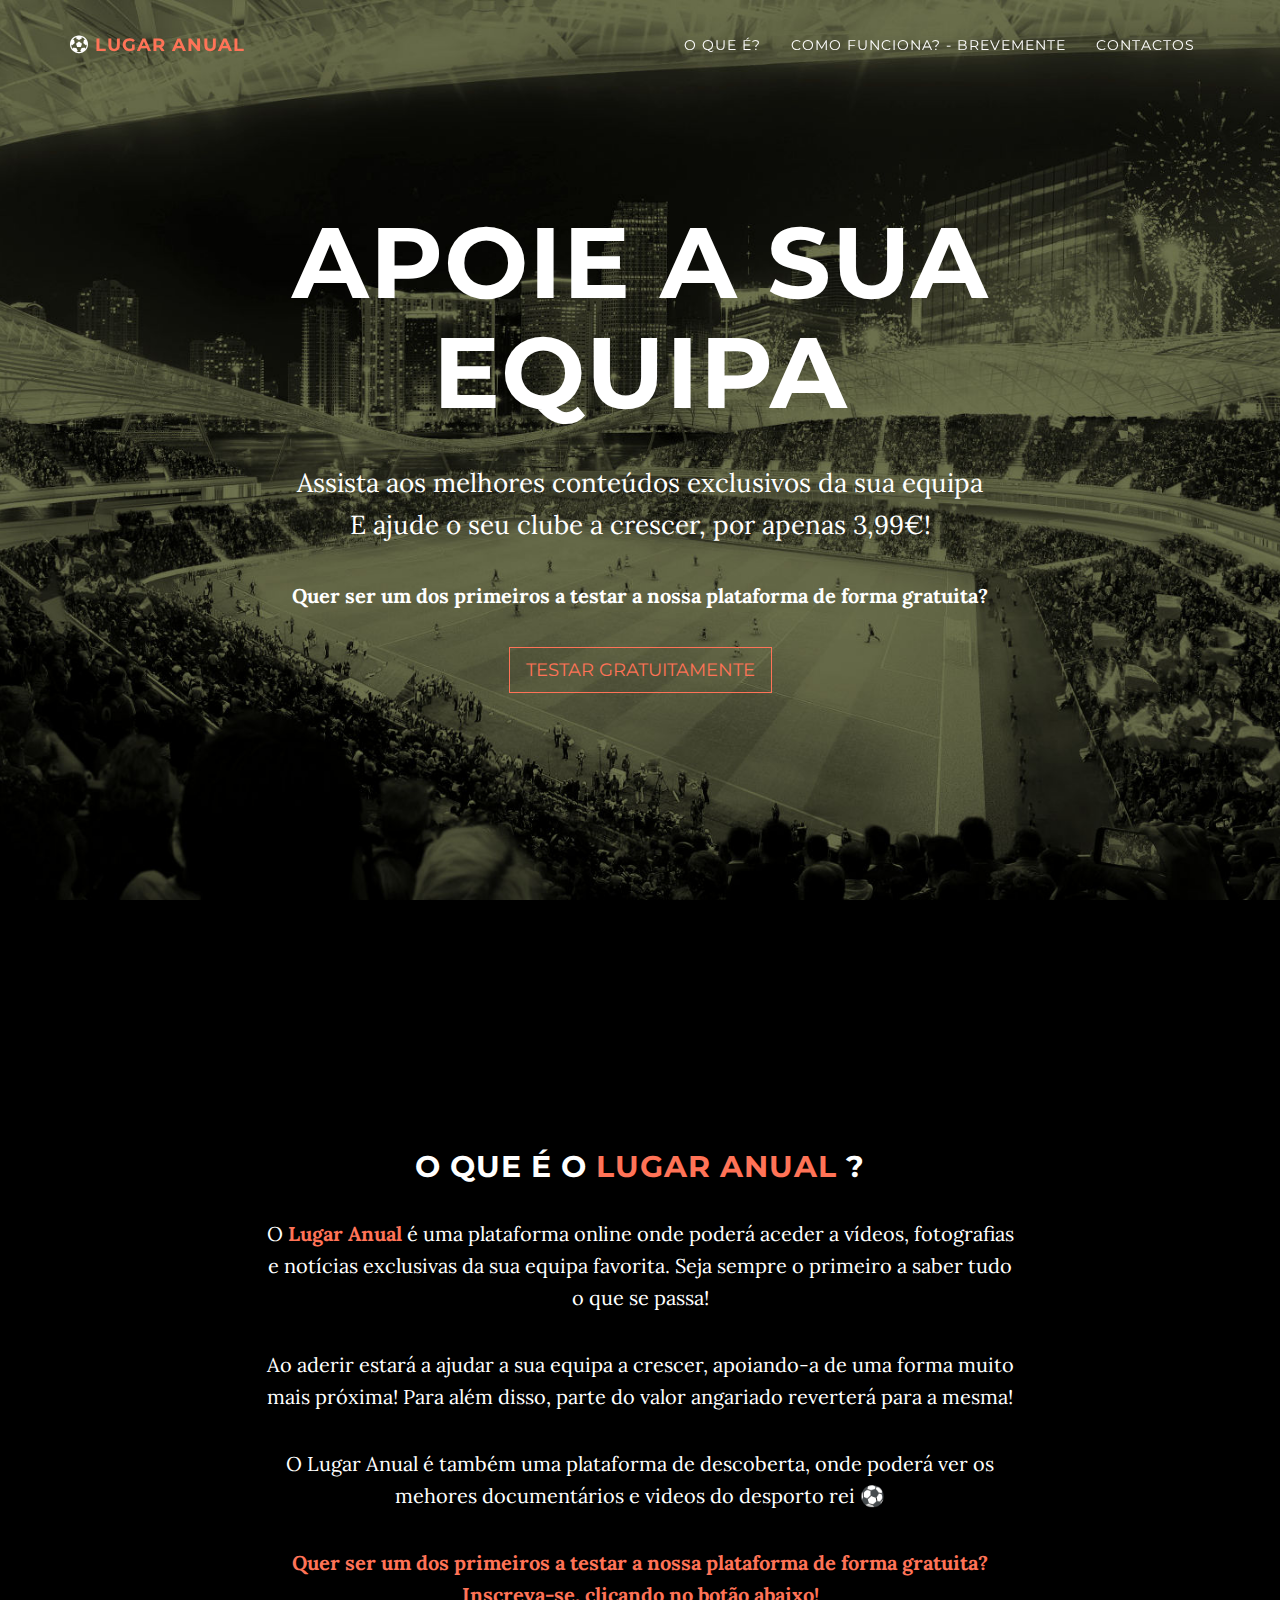
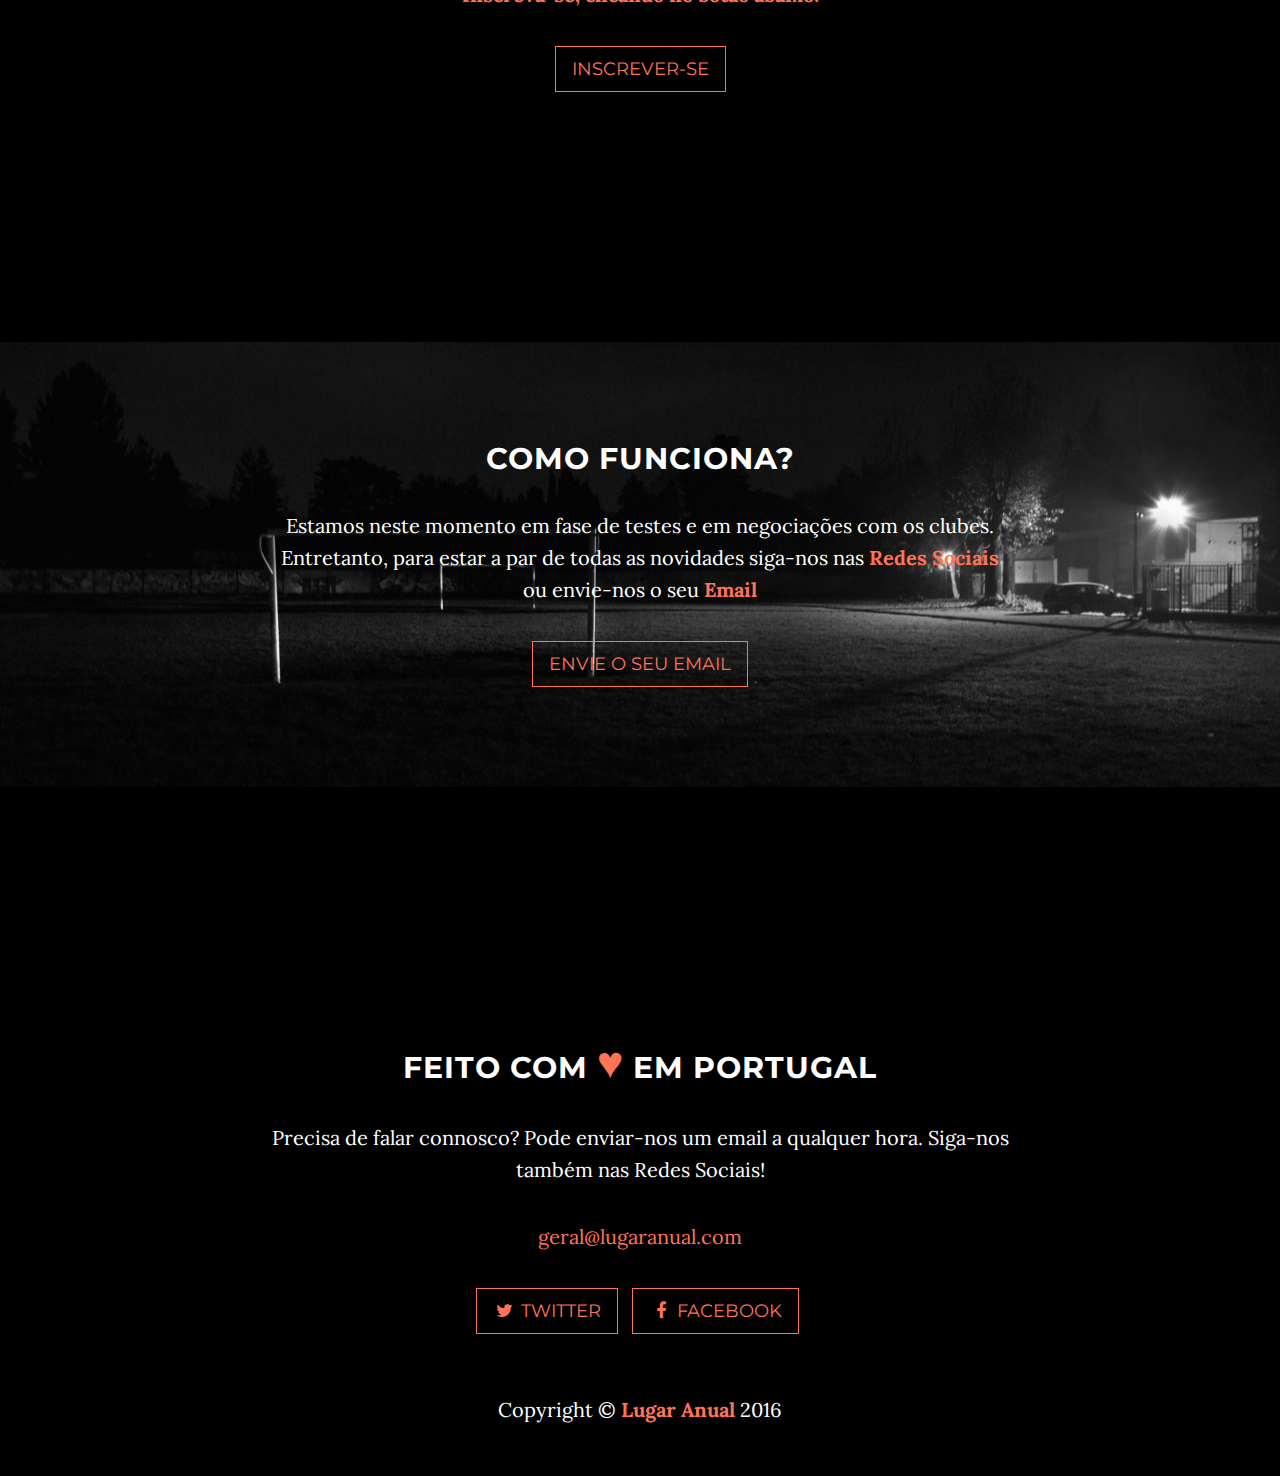
==== commit 826d5a26: "lugar anual" ====
--- a/index.html
+++ b/index.html
@@ -87,7 +87,7 @@
                     <div class="col-md-8 col-md-offset-2">
                         <h1 class="brand-heading">Apoie a Sua Equipa</h1>
                         <p class="intro-text">Assista aos melhores conteúdos exclusivos da sua equipa<br>E ajude o seu clube a crescer, por apenas 3,99€! </p>
-                        <b><font color="ff7357"><p>Quer ser um dos primeiros a testar a nossa plataforma de forma gratuita?</p></font></b>
+                        <b><p>Quer ser um dos primeiros a testar a nossa plataforma de forma gratuita?</p></b>
                         <a href="brevemente.html" class="btn btn-default btn-lg">Testar Gratuitamente</a>
                     </div>
                 </div>
